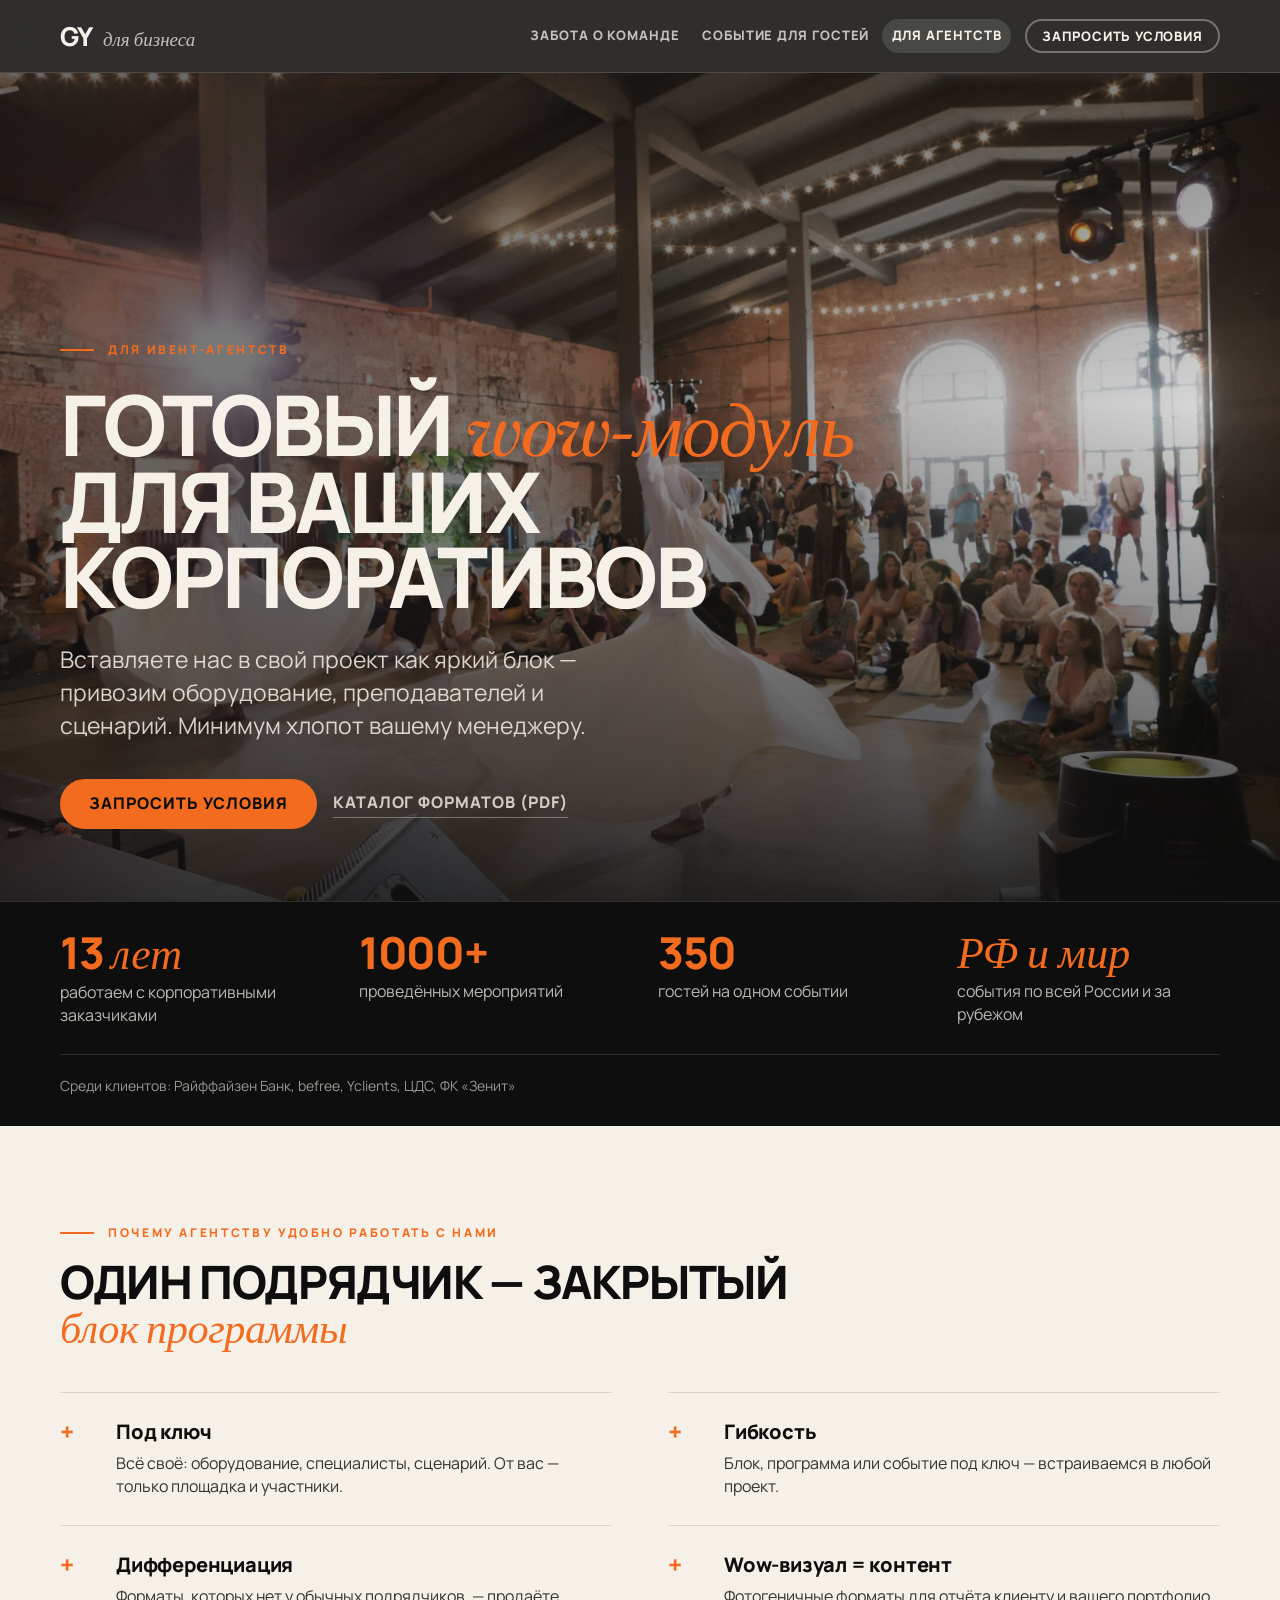
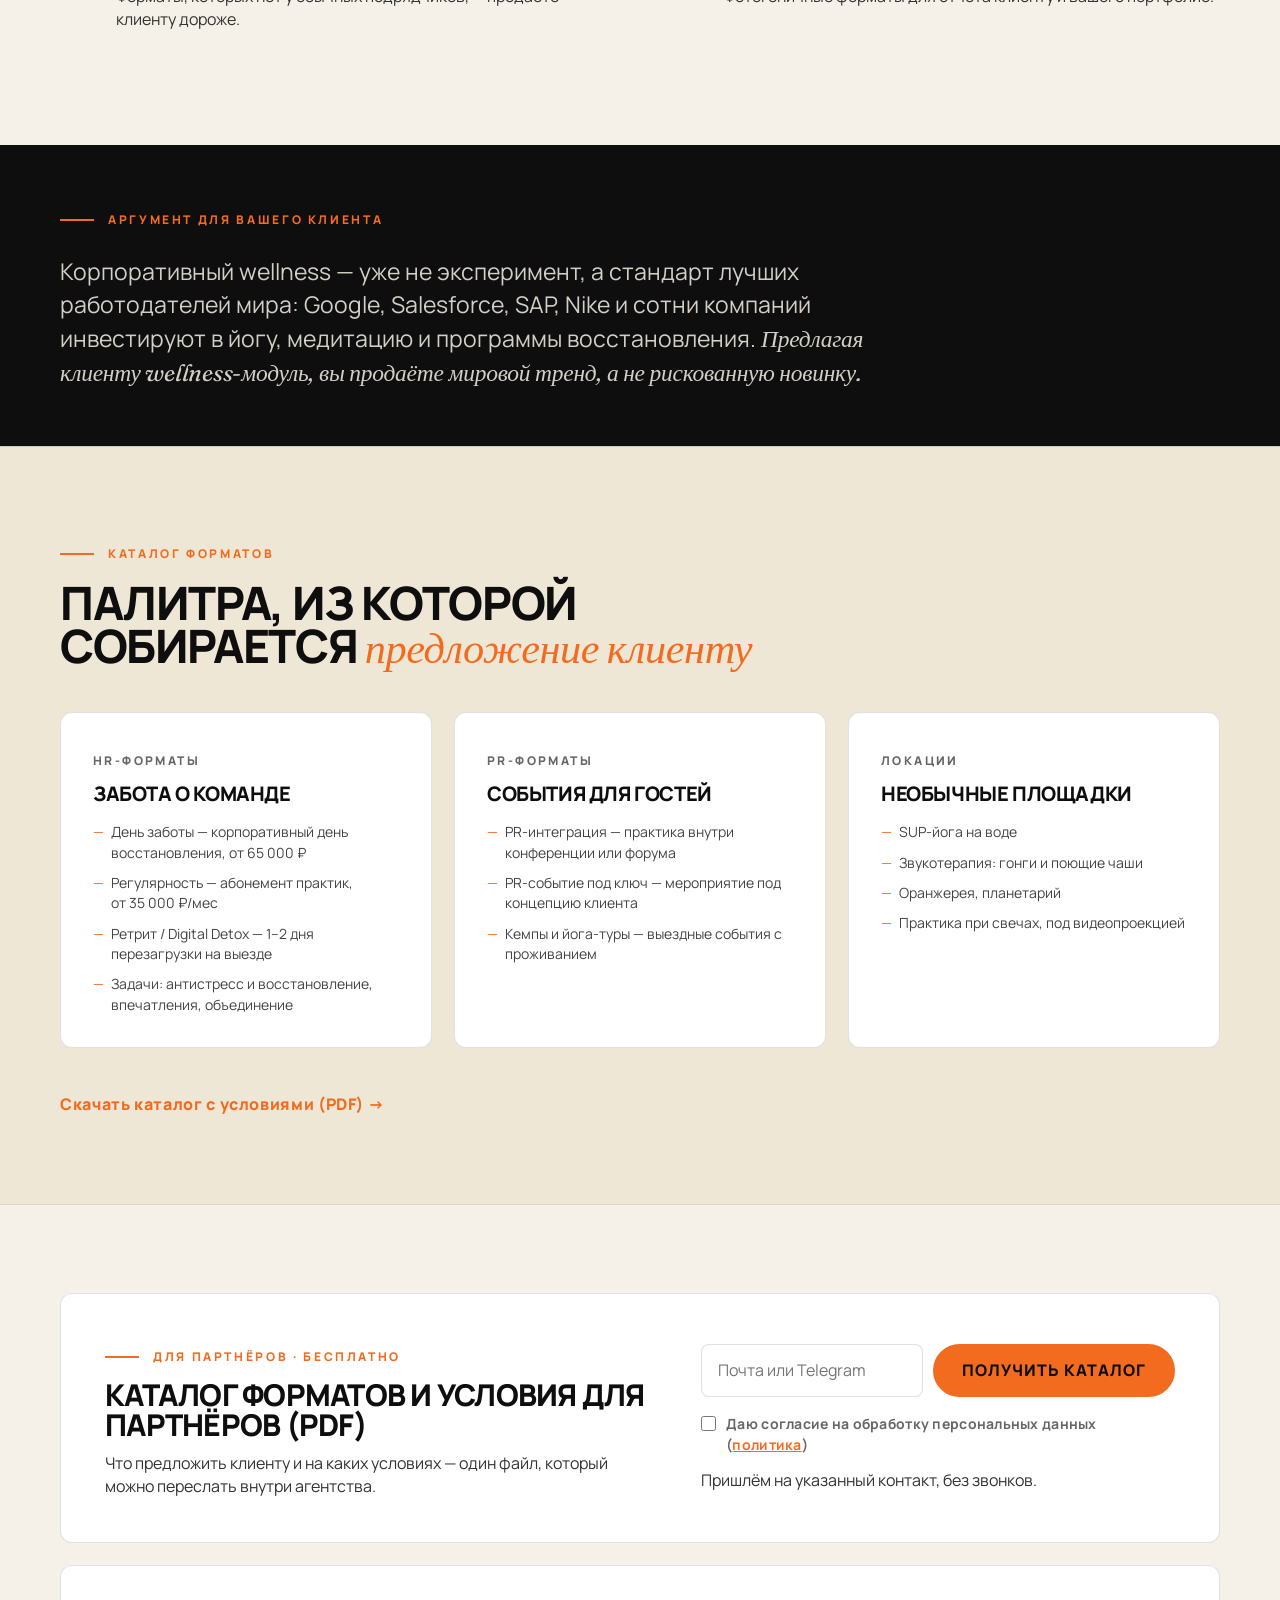
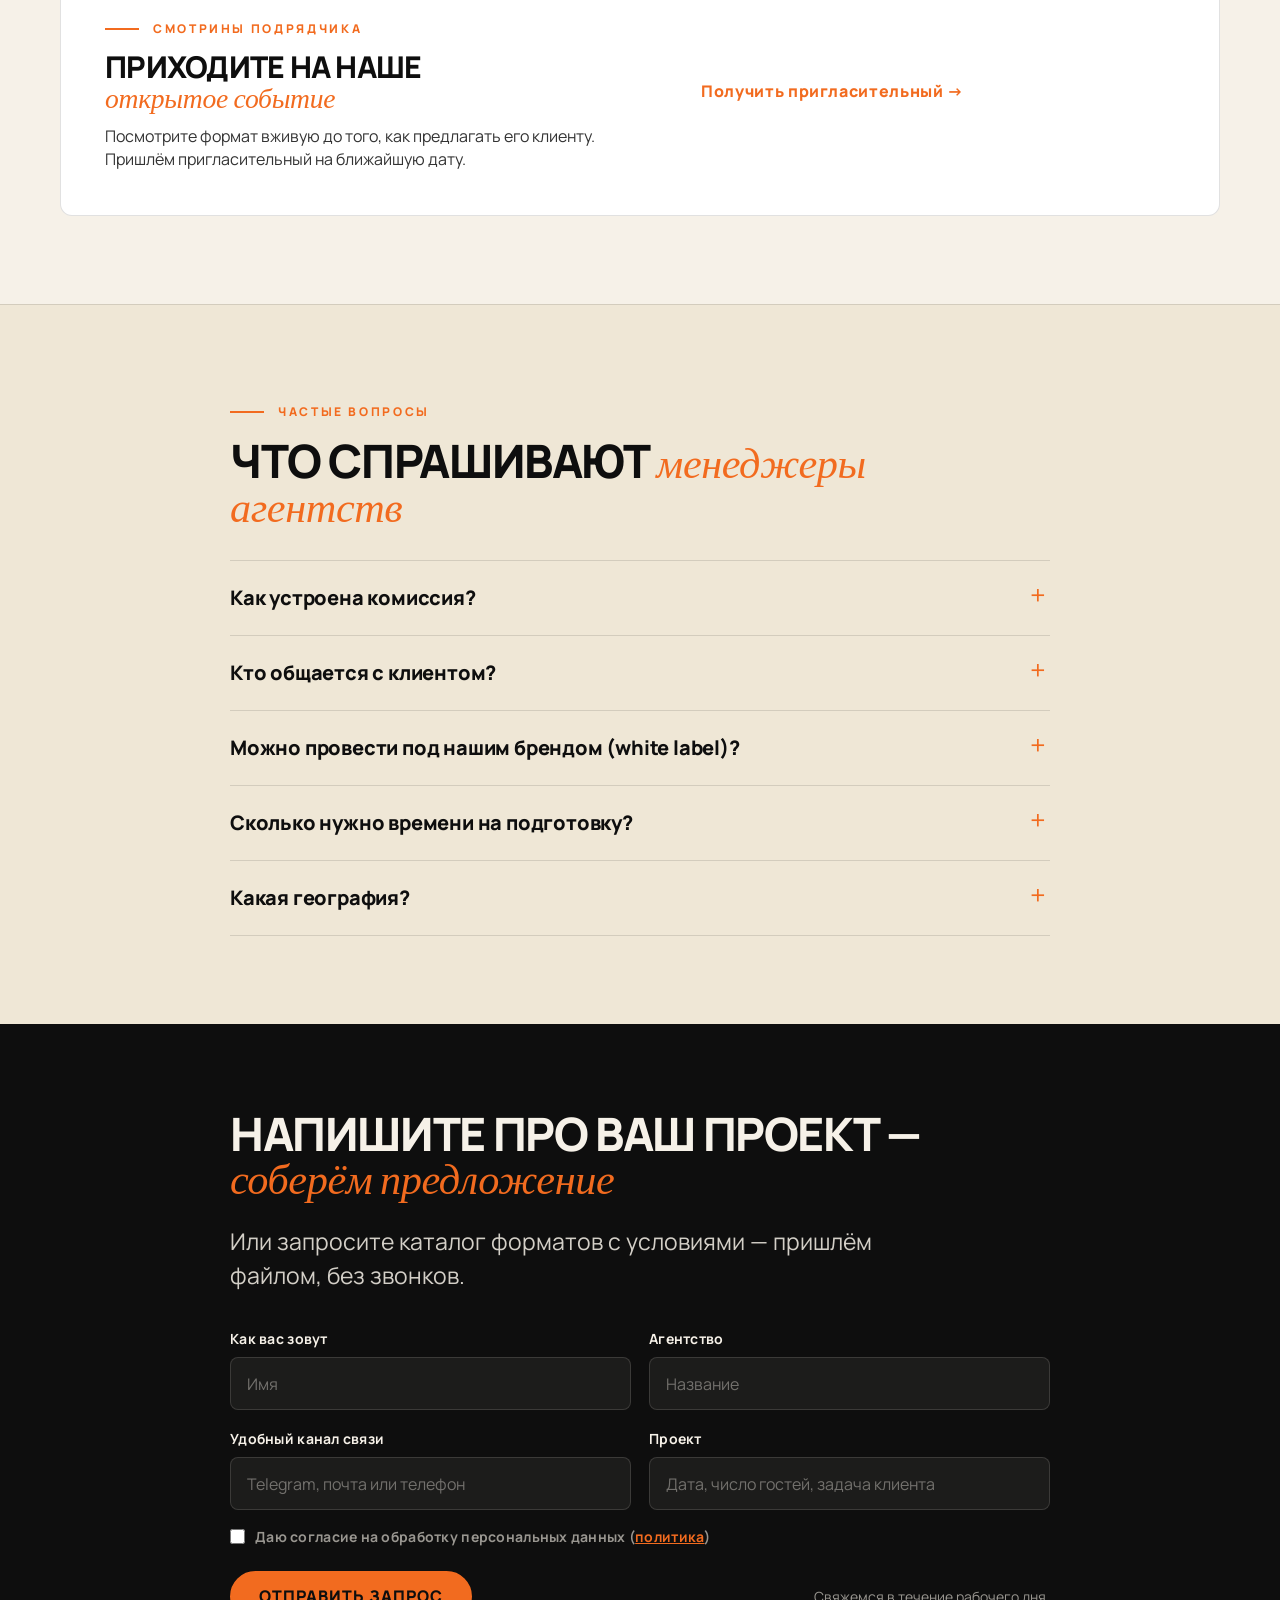
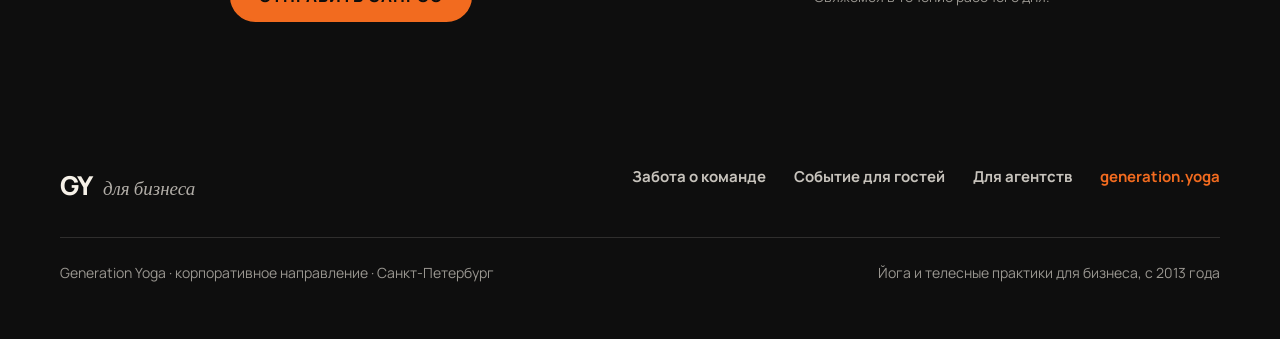
==== agency/index.html @ e6cf78c8 "Страницы разложены по папкам: адреса без .html Готовим привязку домена corporate.generation.yoga, по" ====
<!DOCTYPE html>
<html lang="ru">
<head>
  <meta charset="utf-8">
  <meta name="viewport" content="width=device-width, initial-scale=1">
  <title>Для ивент-агентств — Generation Yoga для бизнеса</title>
  <meta name="description" content="Готовый wow-модуль для корпоративов: привозим оборудование, преподавателей и сценарий. Каталог форматов и условия для агентств. Санкт-Петербург.">
  <link rel="preconnect" href="https://fonts.googleapis.com">
  <link rel="preconnect" href="https://fonts.gstatic.com" crossorigin>
  <link href="https://fonts.googleapis.com/css2?family=Fraunces:ital,opsz,wght@0,9..144,400;0,9..144,500;1,9..144,400;1,9..144,500&family=Manrope:wght@400..800&display=swap" rel="stylesheet">
  <link rel="stylesheet" href="../assets/css/site.css">
</head>
<body>
  <header class="site-header on-ink" data-hero-dark data-page="agency">
    <div class="wrap header-row">
      <a class="brand" href="../"><b>GY</b><span>для бизнеса</span></a>
      <nav class="aud-nav" aria-label="Аудитории">
        <a href="../hr/">Забота о команде</a>
        <a href="../pr/">Событие для гостей</a>
        <a href="../agency/" aria-current="page">Для агентств</a>
        <a class="btn btn--ghost header-cta" href="#zayavka" data-cta="header:agency">Запросить условия</a>
      </nav>
      <button class="burger" aria-label="Меню" aria-expanded="false">
        <svg width="18" height="12" viewBox="0 0 18 12" fill="none"><path d="M0 1h18M0 6h18M0 11h18" stroke="currentColor" stroke-width="1.5"/></svg>
      </button>
    </div>
  </header>

  <main>
    <!-- ГЕРОЙ -->
    <section class="hero ag-hero">
      <div class="hero__media">
        <img src="../assets/img/loft-performance.jpg" alt="Событие в лофте: перформанс перед залом гостей, свет и звук">
      </div>
      <div class="hero__inner wrap">
        <span class="eyebrow">Для ивент-агентств</span>
        <h1>Готовый <em class="keep">wow-модуль</em> для ваших корпоративов</h1>
        <p class="hero__sub">Вставляете нас в свой проект как яркий блок — привозим оборудование, преподавателей и сценарий. Минимум хлопот вашему менеджеру.</p>
        <div class="cta-row">
          <a class="btn" href="#zayavka" data-cta="hero:agency">Запросить условия</a>
          <a class="link-under" href="#magnit" data-cta="hero:catalog">Каталог форматов (PDF)</a>
        </div>
      </div>
    </section>

    <!-- ПОЛОСА ДОВЕРИЯ -->
    <section class="trust" aria-label="Опыт">
      <div class="wrap">
        <div class="facts">
          <div class="fact"><div class="k">13 <em>лет</em></div><div class="v">работаем с корпоративными заказчиками</div></div>
          <div class="fact"><div class="k">1000+</div><div class="v">проведённых мероприятий</div></div>
          <div class="fact"><div class="k">350</div><div class="v">гостей на одном событии</div></div>
          <div class="fact"><div class="k k--word">РФ и мир</div><div class="v">события по всей России и за рубежом</div></div>
        </div>
        <div class="clients">Среди клиентов: Райффайзен Банк, befree, Yclients, ЦДС, ФК «Зенит»</div>
      </div>
    </section>

    <!-- ПОЧЕМУ С НАМИ -->
    <section class="section">
      <div class="wrap">
        <div class="section-head is-observe reveal">
          <span class="eyebrow">Почему агентству удобно работать с нами</span>
          <h2>Один подрядчик — закрытый <em>блок программы</em></h2>
        </div>
        <div class="reasons is-observe reveal">
          <div class="reason"><div><h4>Под ключ</h4><p>Всё своё: оборудование, специалисты, сценарий. От вас — только площадка и участники.</p></div></div>
          <div class="reason"><div><h4>Гибкость</h4><p>Блок, программа или событие под ключ — встраиваемся в любой проект.</p></div></div>
          <div class="reason"><div><h4>Дифференциация</h4><p>Форматы, которых нет у обычных подрядчиков, — продаёте клиенту дороже.</p></div></div>
          <div class="reason"><div><h4>Wow-визуал = контент</h4><p>Фотогеничные форматы для отчёта клиенту и вашего портфолио.</p></div></div>
        </div>
      </div>
    </section>

    <!-- МИРОВОЙ ТРЕНД — АРГУМЕНТ ДЛЯ КЛИЕНТА -->
    <section class="section section--tight on-ink">
      <div class="wrap is-observe reveal">
        <span class="eyebrow">Аргумент для вашего клиента</span>
        <p class="lede lede--wide mt-m">Корпоративный wellness — уже не эксперимент, а стандарт лучших работодателей мира: Google, Salesforce, SAP, Nike и сотни компаний инвестируют в йогу, медитацию и программы восстановления. <em class="serif">Предлагая клиенту wellness-модуль, вы продаёте мировой тренд, а не рискованную новинку.</em></p>
      </div>
    </section>

    <!-- КАТАЛОГ -->
    <section class="section on-cream">
      <div class="wrap">
        <div class="section-head is-observe reveal">
          <span class="eyebrow">Каталог форматов</span>
          <h2>Палитра, из которой собирается <em>предложение клиенту</em></h2>
        </div>
        <div class="catalog is-observe reveal">
          <div class="cat-col">
            <span class="tag">HR-форматы</span>
            <h3>Забота о команде</h3>
            <ul>
              <li>День заботы — корпоративный день восстановления, от&nbsp;65&nbsp;000&nbsp;₽</li>
              <li>Регулярность — абонемент практик, от&nbsp;35&nbsp;000&nbsp;₽/мес</li>
              <li>Ретрит / Digital Detox — 1–2 дня перезагрузки на выезде</li>
              <li>Задачи: антистресс и восстановление, впечатления, объединение</li>
            </ul>
          </div>
          <div class="cat-col">
            <span class="tag">PR-форматы</span>
            <h3>События для гостей</h3>
            <ul>
              <li>PR-интеграция — практика внутри конференции или форума</li>
              <li>PR-событие под ключ — мероприятие под концепцию клиента</li>
              <li>Кемпы и йога-туры — выездные события с проживанием</li>
            </ul>
          </div>
          <div class="cat-col">
            <span class="tag">Локации</span>
            <h3>Необычные площадки</h3>
            <ul>
              <li>SUP-йога на воде</li>
              <li>Звукотерапия: гонги и поющие чаши</li>
              <li>Оранжерея, планетарий</li>
              <li>Практика при свечах, под видеопроекцией</li>
            </ul>
          </div>
        </div>
        <div class="cta-row mt-l is-observe reveal">
          <a class="link-arw" href="#magnit" data-cta="catalog:pdf">Скачать каталог с условиями (PDF) →</a>
        </div>
      </div>
    </section>

    <!-- УСЛОВИЯ РАБОТЫ — СКРЫТО 13.08.2026 до уточнения условий партнёрства.
         Комиссия и white label не утверждены, показывать блок нельзя.
         Вернуть: вписать условия в .terms и раскомментировать. Пока блок скрыт,
         на /agency не отправляется событие view_pricing (site.js, п.4).
         См. README → «Скрыто до уточнения». -->
    <!--
    <section class="section on-ink" data-track-view="pricing">
      <div class="wrap">
        <div class="section-head is-observe reveal">
          <span class="eyebrow">Условия работы</span>
          <h2>Как устроено <em>партнёрство</em></h2>
        </div>
        <div class="terms is-observe reveal">
          <div class="term">
            <h4>Комиссия</h4>
            <p>Обсуждаем индивидуально под объём и регулярность проектов.</p>
          </div>
          <div class="term">
            <h4>Прайс-лист</h4>
            <p>Присылаем по запросу отдельным файлом — удобно пересылать внутри агентства.</p>
          </div>
          <div class="term">
            <h4>Работа под вашим брендом</h4>
            <p>Уточните в заявке, если это принципиально для проекта.</p>
          </div>
        </div>

        <div class="steps steps--spaced is-observe reveal">
          <div class="step"><h4>Запрос</h4><p>Присылаете вводные: задача клиента, дата, площадка, бюджет.</p></div>
          <div class="step"><h4>Расчёт</h4><p>Возвращаем формат и смету — в виде, который можно показать клиенту.</p></div>
          <div class="step"><h4>Согласование</h4><p>Ваш менеджер согласует с клиентом. Общаемся так, как удобно агентству.</p></div>
          <div class="step"><h4>Проведение</h4><p>Приезжаем со всем своим и проводим. Вы получаете отчётный визуал.</p></div>
        </div>
      </div>
    </section>
    -->

    <!-- ЛИД-МАГНИТЫ -->
    <section class="section" id="magnit">
      <div class="wrap">
        <form class="leadmag is-observe reveal" data-lead="agency-magnet">
          <div>
            <span class="eyebrow">Для партнёров · бесплатно</span>
            <h3 class="mt-s">Каталог форматов и условия для партнёров (PDF)</h3>
            <p>Что предложить клиенту и на каких условиях — один файл, который можно переслать внутри агентства.</p>
          </div>
          <div class="form-fields">
            <div class="mini-form">
              <input type="text" name="contact" placeholder="Почта или Telegram" aria-label="Почта или Telegram" required>
              <button class="btn" type="submit" data-cta="magnet:agency">Получить каталог</button>
            </div>
            <label class="hp" aria-hidden="true">Не заполняйте <input type="text" name="website" tabindex="-1" autocomplete="off"></label>
            <input type="hidden" data-track="utm_source" name="utm_source">
            <input type="hidden" data-track="utm_campaign" name="utm_campaign">
            <input type="hidden" data-track="id" name="ref_id">
            <label class="consent"><input type="checkbox" name="consent" required> <span>Даю согласие на обработку персональных данных (<a href="../privacy/">политика</a>)</span></label>
            <p class="form-note mt-s">Пришлём на указанный контакт, без звонков.</p>
            <span class="form-note form-error" role="alert"></span>
          </div>
          <div class="form-ok">Запрос принят — пришлём каталог на указанный контакт. <span class="pill-note">(демо-режим прототипа)</span></div>
        </form>

        <div class="leadmag is-observe reveal" data-delay="1">
          <div>
            <span class="eyebrow">Смотрины подрядчика</span>
            <h3 class="mt-s">Приходите на наше <em>открытое событие</em></h3>
            <p>Посмотрите формат вживую до того, как предлагать его клиенту. Пришлём пригласительный на ближайшую дату.</p>
          </div>
          <div>
            <a class="link-arw" href="#zayavka" data-cta="magnet:invite">Получить пригласительный →</a>
          </div>
        </div>
      </div>
    </section>

    <!-- FAQ -->
    <section class="section on-cream">
      <div class="wrap--narrow">
        <div class="section-head section-head--tight is-observe reveal">
          <span class="eyebrow">Частые вопросы</span>
          <h2>Что спрашивают <em>менеджеры агентств</em></h2>
        </div>
        <div class="faq is-observe reveal">
          <details>
            <summary>Как устроена комиссия?</summary>
            <div class="ans">Обсуждаем индивидуально: размер зависит от объёма и регулярности проектов.</div>
          </details>
          <details>
            <summary>Кто общается с клиентом?</summary>
            <div class="ans">Гибко, как удобно агентству. Можем остаться полностью за кадром или подключиться к встрече как ваш подрядчик.</div>
          </details>
          <details>
            <summary>Можно провести под нашим брендом (white label)?</summary>
            <div class="ans">Вопрос обсуждаем индивидуально — укажите в заявке, если это принципиально для проекта.</div>
          </details>
          <details>
            <summary>Сколько нужно времени на подготовку?</summary>
            <div class="ans">Зависит от формата и площадки: блок в готовую программу собираем быстрее, событие под ключ — дольше.</div>
          </details>
          <details>
            <summary>Какая география?</summary>
            <div class="ans">База — Санкт-Петербург и область. Работаем по всей России и за рубежом — детали выезда обсуждаем в запросе.</div>
          </details>
        </div>
      </div>
    </section>

    <!-- ЗАЯВКА -->
    <section class="section on-ink" id="zayavka">
      <div class="wrap--narrow">
        <div class="form-head is-observe reveal">
          <h2>Напишите про ваш проект — <em>соберём предложение</em></h2>
          <p class="lede mt-m">Или запросите каталог форматов с условиями — пришлём файлом, без звонков.</p>
        </div>
        <form class="is-observe reveal" data-lead="agency-lead" novalidate>
          <div class="form-fields">
            <div class="form-grid">
              <div class="field">
                <label for="name">Как вас зовут</label>
                <input id="name" name="name" type="text" autocomplete="name" placeholder="Имя" required>
              </div>
              <div class="field">
                <label for="agency">Агентство</label>
                <input id="agency" name="agency" type="text" autocomplete="organization" placeholder="Название" required>
              </div>
              <div class="field">
                <label for="contact">Удобный канал связи</label>
                <input id="contact" name="contact" type="text" placeholder="Telegram, почта или телефон" required>
              </div>
              <div class="field">
                <label for="project">Проект</label>
                <input id="project" name="project" type="text" placeholder="Дата, число гостей, задача клиента">
              </div>
            </div>
            <label class="hp" aria-hidden="true">Не заполняйте <input type="text" name="website" tabindex="-1" autocomplete="off"></label>
            <input type="hidden" data-track="utm_source" name="utm_source">
            <input type="hidden" data-track="utm_campaign" name="utm_campaign">
            <input type="hidden" data-track="id" name="ref_id">
            <label class="consent"><input type="checkbox" name="consent" required> <span>Даю согласие на обработку персональных данных (<a href="../privacy/">политика</a>)</span></label>
            <div class="cta-row cta-row--split">
              <button class="btn" type="submit" data-cta="form:agency-lead">Отправить запрос</button>
              <span class="form-note">Свяжемся в течение рабочего дня.</span>
            </div>
            <span class="form-note form-error" role="alert"></span>
          </div>
          <div class="form-ok">
            <h3>Запрос отправлен</h3>
            <p class="mt-s">Спасибо! Свяжемся в течение рабочего дня и пришлём расчёт в виде, который можно показать клиенту. <span class="pill-note">(демо-режим прототипа)</span></p>
          </div>
        </form>
      </div>
    </section>
  </main>

  <footer class="site-footer">
    <div class="wrap">
      <div class="footer-top">
        <a class="brand" href="../"><b>GY</b><span>для бизнеса</span></a>
        <nav class="footer-nav" aria-label="Направления">
          <a href="../hr/">Забота о команде</a>
          <a href="../pr/">Событие для гостей</a>
          <a href="../agency/">Для агентств</a>
          <a class="is-site" href="https://generation.yoga">generation.yoga</a>
        </nav>
      </div>
      <div class="footer-bottom">
        <span>Generation Yoga · корпоративное направление · Санкт-Петербург</span>
        <span>Йога и телесные практики для бизнеса, с 2013 года</span>
      </div>
    </div>
  </footer>

  <script src="../assets/js/site.js"></script>
</body>
</html>
---- assets/css/site.css ----
/* =========================================================================
   Generation Yoga — корпоративное направление.
   Дизайн-система по «Визуальному стандарту GY».
   Приём: плотный капс Manrope 800 + курсивная строчная Fraunces на акценте.
   База сайта светлая; ink — чередующаяся секция, а не весь сайт.
   ========================================================================= */

:root {
  --ink:       #0E0E0E;   /* текст; тёмные секции; футер */
  --paper:     #F6F1E8;   /* основной фон; текст на ink */
  --cream:     #EFE7D6;   /* фон секции-чередования */
  --accent:    #F26B1F;   /* единственный горячий акцент */
  --accent-h:  #FF7D33;   /* hover заливки */
  --accent-d:  #D4560F;   /* hover ссылки */
  --muted:     #666;      /* второстепенный текст на светлом */
  --body:      #333;      /* абзацы на светлом */
  --body-card: #444;      /* абзацы в белой карточке */
  --hairline:  rgba(14,14,14,.12);
  --hairline-on-ink: rgba(246,241,232,.14);
  --on-ink:    rgba(246,241,232,.85);
  --on-ink-2:  rgba(246,241,232,.75);
  --on-ink-3:  rgba(246,241,232,.6);

  --font-ui:     "Manrope", -apple-system, BlinkMacSystemFont, "Segoe UI", sans-serif;
  --font-accent: "Fraunces", Georgia, "Times New Roman", serif;

  --wrap: 1160px;
  --gutter: clamp(20px, 5vw, 48px);
  --pad-section: clamp(56px, 8vw, 88px);
  --radius: 12px;
  --radius-s: 8px;
  --ease: cubic-bezier(.2, .7, .2, 1);

  /* Шкала: максимум каждого шага = значение из стандарта. */
  --t-h1:     clamp(2.6rem, 1.4rem + 4.8vw, 5.25rem);   /* 84px */
  --t-h2:     clamp(1.9rem, 1.25rem + 2.6vw, 2.875rem); /* 46px */
  --t-h2-lg:  clamp(2.1rem, 1.3rem + 3.2vw, 3.25rem);   /* 52px */
  --t-h3:     clamp(1.4rem, 1.1rem + 1.1vw, 1.875rem);  /* 30px */
  --t-h4:     clamp(1.1rem, 1rem + .35vw, 1.25rem);     /* 20px */
  --t-lead:   clamp(1.15rem, 1rem + .6vw, 1.4375rem);   /* 23px */
  --t-body:   clamp(1rem, .95rem + .25vw, 1.125rem);    /* 18px */
  --t-body-lg:clamp(1.05rem, .97rem + .35vw, 1.25rem);  /* 20px */
  --t-cap:    1rem;                                     /* 16px */
  --t-small:  .875rem;                                  /* 14px */
  --t-eyebrow:.75rem;                                   /* 12px */
  --t-num:    clamp(2rem, 1.35rem + 2.6vw, 2.75rem);    /* 44px */
}

/* --- reset ------------------------------------------------------------- */
* { margin: 0; padding: 0; box-sizing: border-box; }
html { scroll-behavior: smooth; -webkit-text-size-adjust: 100%; }
body {
  font-family: var(--font-ui);
  font-size: var(--t-body);
  line-height: 1.5;
  color: var(--ink);
  background: var(--paper);
  font-weight: 400;
  -webkit-font-smoothing: antialiased;
  text-rendering: optimizeLegibility;
  overflow-x: hidden;
}
img { display: block; max-width: 100%; height: auto; }
button { font: inherit; color: inherit; cursor: pointer; border: none; background: none; }
:focus-visible { outline: 2px solid var(--accent); outline-offset: 3px; border-radius: 2px; }

/* Ссылки заданы явно — браузерных синих и подчёркнутых на сайте нет. */
a { color: var(--accent); text-decoration: none; transition: all .15s ease; }
a:hover { color: var(--accent-d); }

/* --- типографика -------------------------------------------------------- */
/* Display — Manrope 800 капсом. Заголовок целиком в Fraunces — ошибка. */
h1, h2, h3, h4 {
  font-family: var(--font-ui);
  font-weight: 800;
  text-transform: uppercase;
  letter-spacing: -0.03em;
  line-height: .92;
  text-wrap: pretty;
}
h1 { font-size: var(--t-h1); line-height: .9; letter-spacing: -0.035em; }
h2 { font-size: var(--t-h2); line-height: .95; }
h2.h2--lg { font-size: var(--t-h2-lg); line-height: .94; }
h3 { font-size: var(--t-h3); line-height: 1; letter-spacing: -0.025em; }
h4 { font-size: var(--t-h4); line-height: 1.25; letter-spacing: -0.01em; text-transform: none; }

/* Акцент — Fraunces italic строчными, одно-два слова на заголовок. */
em, .serif {
  font-family: var(--font-accent);
  font-style: italic;
  font-weight: 400;
  letter-spacing: -0.01em;
}
h1 em, h2 em, h3 em, h1 .serif, h2 .serif, h3 .serif {
  text-transform: none;
  color: var(--accent);
  font-size: .92em;
}
/* В абзаце курсив — тем же цветом, что и текст: оранжевый там спорит с кнопкой. */
p em, p .serif, li em { color: inherit; font-size: 1.02em; }
/* Точечные исключения. Селектор с `p` — чтобы перебить правило выше по специфичности. */
p .serif--ink { color: var(--ink); }
p .serif--accent { color: var(--accent); }

.eyebrow {
  display: inline-flex; align-items: center; gap: 14px;
  font-family: var(--font-ui); font-weight: 800;
  font-size: var(--t-eyebrow); letter-spacing: 0.22em; text-transform: uppercase;
  color: var(--accent);
}
.eyebrow::before { content: ""; width: 34px; height: 2px; background: var(--accent); flex-shrink: 0; }
.eyebrow--plain::before { display: none; }
.eyebrow--muted { color: var(--muted); }
.eyebrow--muted::before { display: none; }

.lede { font-size: var(--t-lead); line-height: 1.45; max-width: 46ch; }
.measure { max-width: 62ch; }
.fine, .form-note, .pill-note, .src { font-size: var(--t-small); color: var(--muted); line-height: 1.45; }
.on-ink .fine, .on-ink .form-note, .on-ink .pill-note, .on-ink .src { color: var(--on-ink-3); }

/* --- сетка -------------------------------------------------------------- */
.wrap { width: min(100% - var(--gutter) * 2, var(--wrap)); margin-inline: auto; }
.wrap--narrow { width: min(100% - var(--gutter) * 2, 820px); margin-inline: auto; }
.section { padding-block: var(--pad-section); position: relative; }
.section--tight { padding-block: clamp(36px, 5vw, 56px); }

/* Между секциями — либо смена фона, либо hairline. Не оба сразу. */
.on-ink { background: var(--ink); color: var(--paper); }
.on-cream { background: var(--cream); border-top: 1px solid var(--hairline); }
.on-ink + .on-ink { border-top: 1px solid var(--hairline-on-ink); }
.on-ink p, .on-ink li { color: var(--on-ink); }
.on-cream + .section:not(.on-ink):not(.on-cream) { border-top: 1px solid var(--hairline); }

.split { display: grid; grid-template-columns: 1.15fr 1fr; gap: clamp(32px, 5vw, 64px); align-items: start; }
.section-head { max-width: 760px; margin-bottom: clamp(32px, 4vw, 44px); }
.section-head h2 { margin-top: 18px; }
.section-head p { margin-top: 22px; color: var(--body); max-width: 62ch; }
.on-ink .section-head p { color: var(--on-ink); }

.mt-s { margin-top: 14px; } .mt-m { margin-top: 26px; } .mt-l { margin-top: 44px; }
.cta-row { display: flex; gap: 16px; flex-wrap: wrap; align-items: center; }
/* Футер формы: кнопка слева, «свяжемся в течение дня» справа. */
.cta-row--split { margin-top: 24px; justify-content: space-between; }

/* Разделитель внутри колонки текста (не имитирует границу секции). */
.rule { height: 2px; background: var(--accent); width: 100%; }
.rule--hair { height: 1px; background: var(--hairline); }
.on-ink .rule--hair { background: var(--hairline-on-ink); }

/* --- кнопки и ссылки-действия ------------------------------------------- */
.btn {
  display: inline-flex; align-items: center; gap: .55em;
  font-family: var(--font-ui); font-weight: 800;
  font-size: var(--t-cap); letter-spacing: .06em; text-transform: uppercase;
  line-height: 1.1; text-align: center;
  padding: .9em 1.7em; border-radius: 999px;
  border: 2px solid var(--accent); background: var(--accent); color: var(--ink);
  transition: all .15s ease;
}
.btn:hover { background: var(--accent-h); border-color: var(--accent-h); color: var(--ink); }
.btn--ghost { background: transparent; border-color: var(--ink); color: var(--ink); }
.btn--ghost:hover { background: var(--ink); border-color: var(--ink); color: var(--paper); }
.on-ink .btn--ghost, .hero .btn--ghost, .site-header.on-ink .btn--ghost {
  border-color: rgba(246,241,232,.35); color: var(--paper); background: transparent;
}
.on-ink .btn--ghost:hover, .hero .btn--ghost:hover, .site-header.on-ink .btn--ghost:hover {
  background: var(--paper); border-color: var(--paper); color: var(--ink);
}

/* Второстепенное действие в герое — текст с нижней границей, не вторая кнопка. */
.link-under {
  display: inline-flex; align-items: center; gap: .5em;
  font-weight: 800; font-size: var(--t-cap); letter-spacing: .06em; text-transform: uppercase;
  color: rgba(246,241,232,.8); border-bottom: 1px solid rgba(246,241,232,.35);
  padding-bottom: 3px; transition: all .15s ease;
}
.link-under:hover { color: var(--paper); border-color: var(--paper); }
.link-under--ink { color: var(--ink); border-color: var(--hairline); }
.link-under--ink:hover { color: var(--accent); border-color: var(--accent); }

/* Ссылка-действие в карточке и в тексте. */
.link-arw {
  display: inline-flex; align-items: center; gap: .45em;
  font-family: var(--font-ui); font-weight: 800;
  font-size: var(--t-cap); letter-spacing: .04em; color: var(--accent);
}
.link-arw:hover { color: var(--accent-d); }
.link-quiet {
  font-size: var(--t-eyebrow); font-weight: 700; letter-spacing: .18em; text-transform: uppercase;
  color: var(--muted);
}
.on-ink .link-quiet, .hero .link-quiet { color: var(--on-ink-3); }
.link-quiet:hover { color: var(--accent); }

/* --- шапка -------------------------------------------------------------- */
.site-header {
  position: sticky; top: 0; z-index: 60;
  background: color-mix(in srgb, var(--paper) 88%, transparent);
  backdrop-filter: blur(14px);
  border-bottom: 1px solid var(--hairline);
}
.site-header.on-ink { background: color-mix(in srgb, var(--ink) 86%, transparent); border-color: var(--hairline-on-ink); }
.header-row { display: flex; align-items: center; justify-content: space-between; gap: 20px; min-height: 72px; }

.brand { display: inline-flex; align-items: baseline; gap: 10px; color: inherit; }
.brand:hover { color: inherit; }
.brand b { font-family: var(--font-ui); font-weight: 800; font-size: 26px; letter-spacing: -0.02em; }
.brand span { font-family: var(--font-accent); font-style: italic; font-size: 19px; color: var(--muted); }
.on-ink .brand span { color: var(--on-ink-2); }

.aud-nav { display: flex; align-items: center; gap: 4px; }
/* :not(.btn) — иначе правила навигации перебивают кнопку по специфичности. */
.aud-nav a:not(.btn) {
  font-weight: 800; font-size: .8125rem; letter-spacing: .07em; text-transform: uppercase;
  padding: .55em .7em; border-radius: 999px; white-space: nowrap;
  color: var(--muted); transition: all .15s ease;
}
.aud-nav a:not(.btn):hover { color: var(--ink); }
.on-ink .aud-nav a:not(.btn) { color: var(--on-ink-2); }
.on-ink .aud-nav a:not(.btn):hover { color: var(--paper); }
.aud-nav a:not(.btn)[aria-current="page"] { color: var(--ink); background: var(--cream); }
.on-ink .aud-nav a:not(.btn)[aria-current="page"] { color: var(--paper); background: rgba(246,241,232,.12); }
.aud-nav .btn { margin-left: 10px; padding: .62em 1.2em; font-size: .8125rem; }
.header-cta { display: inline-flex; }
.burger { display: none; }

@media (max-width: 1120px) {
  .aud-nav a:not(.btn) { font-size: .75rem; letter-spacing: .05em; padding: .55em .5em; }
  .aud-nav .btn { font-size: .75rem; padding: .6em 1em; }
}

/* --- герой -------------------------------------------------------------- */
/* Фото на всю площадь + защитный градиент к низу. Контент прижат к низу. */
.hero {
  position: relative; min-height: 92vh; overflow: hidden;
  display: flex; flex-direction: column;
  background: var(--ink); color: var(--paper);
}
.hero__media { position: absolute; inset: 0; z-index: 0; }
.hero__media img { width: 100%; height: 100%; object-fit: cover; }
/* один радиальный подтон под текстом… */
.hero__media::before {
  content: ""; position: absolute; inset: 0; z-index: 1;
  background: radial-gradient(130% 90% at 18% 42%, rgba(14,14,14,.55), transparent 68%);
}
/* …и защитный градиент, привязанный к низу: верх кадра остаётся читаемым. */
.hero__media::after {
  content: ""; position: absolute; inset: 0; z-index: 2;
  background: linear-gradient(180deg, rgba(14,14,14,.55) 0%, rgba(14,14,14,.1) 40%, rgba(14,14,14,.85) 100%);
}
/* Кадр главной — вертикальный, в широком герое от него остаётся полоса.
   При центре в кадр попадали вода и небо, а практика срезалась нижней
   кромкой. 70% поднимают кадр: люди целиком, вода — узкой полосой сверху. */
.hero--home .hero__media img { object-position: center 70%; }
.hero__top { position: relative; z-index: 3; padding-block: 30px; }
.hero__top .header-row { min-height: 0; }
.hero__inner {
  position: relative; z-index: 3; flex: 1;
  display: flex; flex-direction: column; justify-content: flex-end;
  gap: 28px; padding-bottom: clamp(48px, 8vh, 84px); padding-top: clamp(40px, 8vh, 80px);
}
.hero h1 { max-width: 16ch; }
.hero__sub { font-size: var(--t-lead); line-height: 1.45; max-width: 560px; color: var(--on-ink); }
.hero .cta-row { margin-top: 8px; }
.hero .eyebrow { color: var(--accent); }
.hero .brand { color: var(--paper); }
.hero .brand span { color: var(--on-ink-2); }

/* Первый экран = герой + полоса доверия ровно в высоту окна. Полоса берёт
   свою высоту, герой забирает остаток — поэтому цифры никогда не обрубает
   нижней кромкой (при 92vh в экран влезала половина строки доверия, а
   обрубленная цифра читается как поломка). Магических чисел нет: сколько
   строк ни перенесётся в подписях, расчёт остаётся верным.
   Обёртка нужна только на главной: там шапка живёт внутри героя, поэтому
   первый экран равен окну. На остальных страницах липкая шапка съедает верх,
   и полоса доверия и так уходит целиком под сгиб — резать нечего. */
@media (min-width: 901px) {
  .first-screen { min-height: 100vh; display: flex; flex-direction: column; }
  .first-screen .hero { flex: 1 1 auto; min-height: 560px; }
}

/* --- полоса доверия ----------------------------------------------------- */
/* Цифры и подписи никогда не лежат поверх фото — только на ровном ink. */
.trust { background: var(--ink); color: var(--paper); border-top: 1px solid var(--hairline-on-ink); }
/* 30px вместо предписанных стандартом 44: полоса стоит впритык к герою и
   каждый её лишний пиксель съедает кадр. Цифры от этого не теряют вес —
   их держит кегль, а не воздух вокруг. */
.trust .wrap { padding-block: 30px; }
.facts { display: grid; grid-template-columns: repeat(4, 1fr); gap: 36px; }
.fact .k {
  font-family: var(--font-ui); font-weight: 800; font-size: var(--t-num);
  line-height: .92; letter-spacing: -0.03em; color: var(--accent);
}
/* Одно нечисловое значение в ряду — курсивом Fraunces. */
.fact .k--word, .fact .k em { font-family: var(--font-accent); font-style: italic; font-weight: 400; letter-spacing: 0; }
.fact .v { margin-top: 8px; font-size: var(--t-cap); line-height: 1.4; color: var(--on-ink-2); }
.section:not(.on-ink) .fact .v { color: var(--muted); }
.trust .clients { margin-top: 28px; padding-top: 20px; border-top: 1px solid var(--hairline-on-ink); font-size: var(--t-small); color: var(--on-ink-3); }

/* --- крупные цифры в тексте --------------------------------------------- */
.stat-row { display: grid; grid-template-columns: 1fr 1fr; gap: clamp(28px, 5vw, 64px); align-items: start; }
.stat .num {
  font-family: var(--font-ui); font-weight: 800;
  font-size: clamp(2.4rem, 1.6rem + 3vw, 3.6rem); line-height: .92; letter-spacing: -0.03em;
}
.stat .num em { font-family: var(--font-ui); font-style: normal; font-weight: 800; font-size: 1em; color: var(--accent); letter-spacing: -0.03em; }
.stat .cap { margin-top: .7em; font-size: var(--t-cap); line-height: 1.45; max-width: 34ch; }
.stat .src { display: block; margin-top: .6em; }

/* --- карточки ----------------------------------------------------------- */
.cards { display: grid; gap: 22px; }
.cards--2 { grid-template-columns: repeat(2, 1fr); }
.cards--3 { grid-template-columns: repeat(3, 1fr); }
.card {
  display: flex; flex-direction: column;
  background: #fff; color: var(--ink);
  border: 1px solid var(--hairline); border-radius: var(--radius);
  overflow: hidden; min-height: 260px;
  box-shadow: 0 1px 4px rgba(14,14,14,.08);
  transition: all .15s ease;
}
a.card:hover, .card:hover { border-color: var(--accent); box-shadow: 0 10px 30px rgba(14,14,14,.1); color: var(--ink); }
/* 240px вместо 170: на узкой шапке кадр резался в полоску, люди в кадре
   теряли головы или ноги. 240 при ширине колонки ~340 — это почти 3:2,
   то есть родная пропорция съёмки, и кроп почти не работает. */
.card__photo { height: 240px; flex-shrink: 0; overflow: hidden; }
.card__photo img { width: 100%; height: 100%; object-fit: cover; object-position: center 55%; }
/* Скоуп обязателен: общий center 55% режет голову на вертикальных кадрах.
   Модификатор вешаем на figure — видно прямо в разметке, какой карточке правили кадр. */
.card__photo--anchor-top img { object-position: center 42%; }
.card__body { display: flex; flex-direction: column; gap: 14px; padding: 28px 32px 32px; flex: 1; }
.tag { font-size: var(--t-eyebrow); font-weight: 800; letter-spacing: .2em; text-transform: uppercase; color: var(--muted); }
.on-ink .tag { color: var(--on-ink-3); }
.card p { font-size: var(--t-body); line-height: 1.45; color: var(--body-card); }
.card .price { font-family: var(--font-ui); font-weight: 800; font-size: var(--t-h4); letter-spacing: -0.02em; color: var(--ink); }
.card .price small { font-weight: 500; color: var(--muted); font-size: .7em; letter-spacing: 0; }
/* Ссылка-действие прижата к низу карточки. */
.card .link-arw, .card__act { margin-top: auto; padding-top: 20px; align-self: flex-start; }

/* --- причины / шаги ------------------------------------------------------ */
.reasons { display: grid; grid-template-columns: repeat(2, 1fr); gap: 0 clamp(32px, 5vw, 56px); }
.reason { padding: 26px 0; border-top: 1px solid var(--hairline); display: flex; gap: 20px; }
.on-ink .reason { border-top-color: var(--hairline-on-ink); }
/* Маркер, а не нумерация: список причин не последовательный, и 01–04 читались
   как шаги процесса. Ширина колонки прежняя: 1.44em × 1.25 кегля = те же 1.8em. */
.reason::before {
  content: "+"; font-family: var(--font-ui); font-weight: 800;
  font-size: calc(var(--t-h4) * 1.25); line-height: 1;
  color: var(--accent); flex: none; width: 1.44em;
}
.reason h4 { margin-bottom: 8px; }
.reason p { font-size: var(--t-cap); line-height: 1.45; color: var(--body); }
.on-ink .reason p { color: var(--on-ink); }
/* Список причин в узкой колонке — в один столбец. */
.reasons--stack { grid-template-columns: 1fr; margin-top: 28px; }

.steps { counter-reset: step; display: grid; grid-template-columns: repeat(4, 1fr); gap: 24px; }
.step { position: relative; padding-top: 34px; }
.step::before {
  counter-increment: step; content: "0" counter(step);
  position: absolute; top: 0; left: 0;
  font-family: var(--font-ui); font-weight: 800; font-size: var(--t-h4);
  letter-spacing: -0.02em; color: var(--accent);
}
.step h4 { margin-bottom: 8px; }
.step p { font-size: var(--t-small); line-height: 1.45; color: var(--body); }
.on-ink .step p { color: var(--on-ink); }
/* Шаги под другим блоком той же секции — с увеличенным отступом сверху. */
.steps--spaced { margin-top: clamp(44px, 6vw, 72px); }

/* --- кейсы --------------------------------------------------------------- */
.cases { display: grid; grid-template-columns: repeat(3, 1fr); gap: clamp(22px, 3vw, 40px); margin-top: clamp(36px, 5vw, 56px); }
.cases--2 { grid-template-columns: repeat(2, 1fr); }
.case { border-top: 2px solid var(--accent); padding-top: 16px; }
/* Имена компаний не капсим: befree и Yclients пишутся своим регистром. */
.case .who { font-family: var(--font-ui); font-weight: 800; font-size: var(--t-h4); letter-spacing: -0.02em; }
.case .what { display: block; margin-top: 8px; font-size: var(--t-small); font-weight: 700; }
.case p { margin-top: 10px; font-size: var(--t-small); line-height: 1.5; color: var(--body); }
.on-ink .case p { color: var(--on-ink-2); }

/* --- полоса-призыв внутри секции ---------------------------------------- */
.concept-cta {
  display: flex; align-items: center; justify-content: space-between; gap: 20px 32px; flex-wrap: wrap;
  margin-top: clamp(36px, 5vw, 56px);
  padding: clamp(24px, 3vw, 32px) clamp(24px, 3vw, 36px);
  background: #fff; border: 1px solid var(--hairline); border-left: 3px solid var(--accent);
  border-radius: var(--radius);
}
.concept-cta span { font-size: var(--t-body-lg); line-height: 1.45; max-width: 62ch; }
.concept-cta b { font-weight: 800; }

/* --- фото внутри страницы ------------------------------------------------ */
.figure { position: relative; border-radius: var(--radius); overflow: hidden; margin: 0; }
.figure img { width: 100%; height: 100%; object-fit: cover; }
.figure::after {
  content: ""; position: absolute; inset: 0; z-index: 1;
  background: linear-gradient(180deg, rgba(14,14,14,0) 55%, rgba(14,14,14,.8) 100%);
}
.figure figcaption {
  position: absolute; left: 22px; bottom: 18px; z-index: 2;
  font-size: var(--t-eyebrow); font-weight: 800; letter-spacing: .18em; text-transform: uppercase;
  color: var(--paper);
}
.figure--tall { height: 260px; }

/* Колонка с заголовком и фото добирает высоту соседней текстовой колонки:
   фото тянется до её нижней кромки, и блок заканчивается одной линией.
   margin-top задан здесь, а не утилитой в разметке, — иначе воздух над фото
   пришлось бы держать в двух местах. */
.split--fill .figure--tall { margin-top: 52px; }
@media (min-width: 901px) {
  .split--fill { align-items: stretch; }
  .split--fill > div { display: flex; flex-direction: column; }
  /* min-height ниже обычных 260: иначе высоту ряда задаёт фото, и левая
     колонка снова уезжает ниже правой. Пусть ряд задаёт текст, а фото
     добирает ровно остаток. */
  .split--fill .figure--tall { height: auto; min-height: 180px; flex: 1 1 auto; }
  /* Текст справа распределяется на всю высоту ряда — тогда обе колонки
     заканчиваются одной линией, а фото не приходится ужимать в полоску. */
  .split--fill > div:last-child { justify-content: space-between; }
}

/* Галерея кадров: ровная плитка 4:3, фото говорят сами — без подписей и рамок.
   Живёт на главной, но компонент общий: можно поставить на любую страницу.
   Ховера нет намеренно: плитки некликабельны, а стандарт запрещает масштаб
   и сдвиг на наведении (§10) — двигаться тут было бы нечему и незачем. */
.gallery { display: grid; grid-template-columns: repeat(4, 1fr); gap: 22px; }
.gallery figure { margin: 0; border-radius: var(--radius); overflow: hidden; background: var(--cream); }
.gallery img { display: block; width: 100%; aspect-ratio: 4 / 3; object-fit: cover; }
@media (max-width: 900px) { .gallery { grid-template-columns: repeat(3, 1fr); } }
@media (max-width: 600px) { .gallery { grid-template-columns: repeat(2, 1fr); } }

/* --- лид-магнит ---------------------------------------------------------- */
.leadmag {
  display: grid; grid-template-columns: 1.15fr 1fr; gap: clamp(28px, 4vw, 52px); align-items: center;
  background: #fff; border: 1px solid var(--hairline); border-radius: var(--radius);
  padding: clamp(28px, 4vw, 44px);
}
.leadmag h3 { margin-top: 14px; margin-bottom: 12px; }
.leadmag p { color: var(--body); font-size: var(--t-cap); line-height: 1.45; }
.leadmag .mini-form { display: flex; gap: 10px; flex-wrap: wrap; }
.leadmag input { flex: 1 1 200px; }
.leadmag--stack { grid-template-columns: 1fr; }
.leadmag + .leadmag { margin-top: 22px; }

/* --- формы --------------------------------------------------------------- */
.field { display: flex; flex-direction: column; gap: 8px; }
label { font-size: var(--t-small); font-weight: 700; letter-spacing: .02em; }
input, select, textarea {
  font: inherit; font-size: var(--t-cap);
  padding: .85em 1em; border-radius: var(--radius-s);
  border: 1.5px solid var(--hairline); background: #fff; color: var(--ink);
  width: 100%; transition: border-color .15s ease;
}
.on-ink input, .on-ink select, .on-ink textarea {
  background: rgba(246,241,232,.06); border-color: var(--hairline-on-ink); color: var(--paper);
}
.on-ink input::placeholder { color: rgba(246,241,232,.4); }
input:focus, select:focus, textarea:focus { border-color: var(--accent); outline: none; }
.form-grid { display: grid; grid-template-columns: 1fr 1fr; gap: 18px; }
.form-grid .full { grid-column: 1 / -1; }
/* согласие на обработку ПД — обязательный элемент форм (152-ФЗ) */
.consent { display: flex; gap: 10px; align-items: flex-start; font-size: var(--t-small); color: var(--muted); margin-top: 16px; cursor: pointer; max-width: 54ch; }
.consent input { width: 15px; height: 15px; padding: 0; margin-top: 3px; accent-color: var(--accent); flex: none; }
.consent a { text-decoration: underline; }
.on-ink .consent { color: var(--on-ink-3); }
.form-ok { display: none; padding: 24px; border: 1px solid var(--accent); border-radius: var(--radius); background: rgba(242,107,31,.08); }
.form-ok.show { display: block; }
.form-error { color: #C2410C; }
.form-error:empty { display: none; }
/* Ловушка для ботов: поле видит только автозаполнялка, человек — нет.
   Не display:none — часть ботов такие поля как раз пропускает. */
.hp { position: absolute; left: -9999px; width: 1px; height: 1px; overflow: hidden; }

/* --- модальное окно ------------------------------------------------------ */
/* Нативный <dialog>: Esc, фокус и подложка — работой браузера, а не нашей. */
/* margin: auto возвращаем руками — глобальный reset обнулил margin всему,
   а центрирование <dialog> в браузере держится именно на нём. */
.modal {
  width: min(560px, calc(100vw - 32px)); max-height: calc(100dvh - 32px); overflow: auto;
  margin: auto; padding: 0;
  border: 1px solid var(--hairline); border-radius: var(--radius);
  background: var(--paper); color: var(--ink);
}
.modal::backdrop { background: rgba(14,14,14,.6); }
/* position — на теле, а не на самом dialog: у dialog своя раскладка в
   верхнем слое, и position:relative на нём ломает центрирование. */
.modal__body { position: relative; padding: clamp(24px, 4vw, 40px); }
.modal__close {
  position: absolute; top: 14px; right: 14px; width: 38px; height: 38px;
  display: inline-flex; align-items: center; justify-content: center;
  border: 1px solid var(--hairline); border-radius: 999px; background: #fff; color: var(--ink);
  font-size: 18px; line-height: 1; cursor: pointer; transition: all .15s ease;
}
.modal__close:hover { border-color: var(--accent); color: var(--accent); }
.modal h3 { font-size: var(--t-h3); }
.modal .form-grid { gap: 14px; }
.modal .field { margin-top: 14px; }
.modal .btn { width: 100%; justify-content: center; margin-top: 20px; }
.modal .form-note { display: block; margin-top: 12px; }
@media (max-width: 620px) { .modal .form-grid { grid-template-columns: 1fr; } }

/* --- FAQ ----------------------------------------------------------------- */
.faq { border-top: 1px solid var(--hairline); }
.faq details { border-bottom: 1px solid var(--hairline); }
.faq summary {
  list-style: none; cursor: pointer; padding: 24px 44px 24px 0; position: relative;
  font-family: var(--font-ui); font-weight: 800; font-size: var(--t-h4);
  letter-spacing: -0.01em; line-height: 1.3; transition: color .15s ease;
}
.faq summary::-webkit-details-marker { display: none; }
.faq summary:hover { color: var(--accent); }
.faq summary::after {
  content: "+"; position: absolute; right: 4px; top: 20px;
  font-weight: 400; font-size: 1.7rem; line-height: 1; color: var(--accent);
  transition: transform .15s ease;
}
.faq details[open] summary::after { transform: rotate(45deg); }
.faq .ans { padding: 0 44px 26px 0; color: var(--body); max-width: 70ch; font-size: var(--t-cap); line-height: 1.5; }

/* --- лента дедлайна ------------------------------------------------------ */
.deadline {
  display: inline-flex; align-items: center; gap: .7em;
  font-size: var(--t-small); font-weight: 700; letter-spacing: .02em; text-align: left;
  color: var(--ink); background: rgba(242,107,31,.16);
  padding: .7em 1.2em; border-radius: 999px;
}
.on-ink .deadline { color: var(--paper); background: rgba(242,107,31,.18); }
.deadline .dot { width: 7px; height: 7px; border-radius: 50%; background: var(--accent); flex: none; }

/* --- футер --------------------------------------------------------------- */
.site-footer { background: var(--ink); color: var(--on-ink-3); padding-block: clamp(40px, 6vw, 56px); }
.site-footer .brand { color: var(--paper); }
.site-footer .brand span { color: rgba(246,241,232,.7); }
.footer-top { display: flex; justify-content: space-between; gap: 40px; flex-wrap: wrap; align-items: flex-start; }
.footer-nav { display: flex; gap: 28px; flex-wrap: wrap; }
.footer-nav a { color: rgba(246,241,232,.8); font-size: .9375rem; font-weight: 700; }
.footer-nav a:hover { color: var(--accent); }
.footer-nav a.is-site { color: var(--accent); }
.footer-nav a.is-site:hover { color: var(--accent-h); }
.footer-bottom {
  margin-top: 32px; padding-top: 24px; border-top: 1px solid var(--hairline-on-ink);
  display: flex; justify-content: space-between; gap: 16px; flex-wrap: wrap;
  font-size: var(--t-small); line-height: 1.5;
}
.footer-bottom a { color: rgba(246,241,232,.8); }
.footer-bottom a:hover { color: var(--accent); }
/* Служебная страница: футер без верхней линии и отступа — над ним ничего нет. */
.footer-bottom--bare { margin-top: 0; padding-top: 0; border-top: none; }

/* --- заглушки прототипа -------------------------------------------------- */
/* .tbd — значение, которое команда ещё не утвердила. Намеренно заметно. */
.tbd {
  display: inline-block; font-family: var(--font-ui); font-weight: 700;
  font-size: .86em; letter-spacing: .02em;
  color: var(--accent-d); background: rgba(242,107,31,.1);
  border: 1px dashed var(--accent); border-radius: 3px;
  padding: .1em .5em;
}
.on-ink .tbd { color: #FFB27A; background: rgba(242,107,31,.14); }

/* .ph — плейсхолдер под фото. Подпись = бриф на съёмку. */
.ph {
  position: relative; display: flex; align-items: flex-end;
  background:
    repeating-linear-gradient(135deg, rgba(14,14,14,.05) 0 10px, transparent 10px 20px),
    var(--cream);
  border: 1px dashed rgba(14,14,14,.3); border-radius: var(--radius);
  aspect-ratio: 4 / 3; overflow: hidden; padding: 16px;
}
.ph span { font-size: var(--t-small); font-weight: 600; color: var(--muted); line-height: 1.35; }
.ph::before {
  content: "ФОТО"; position: absolute; top: 14px; left: 16px;
  font-size: .6875rem; font-weight: 800; letter-spacing: .2em; color: rgba(14,14,14,.4);
}
.ph--wide { aspect-ratio: 16 / 9; }
/* шапка карточки: та же высота, что и у фото-шапки */
.ph--card { aspect-ratio: auto; height: 240px; flex-shrink: 0; border: none; border-bottom: 1px dashed rgba(14,14,14,.25); border-radius: 0; }
.ph--tall { aspect-ratio: auto; height: 260px; }
/* фон героя, пока нет кадра */
.ph--hero {
  position: absolute; inset: 0; aspect-ratio: auto; border: none; border-radius: 0; padding: 0;
  background:
    repeating-linear-gradient(135deg, rgba(246,241,232,.05) 0 12px, transparent 12px 24px),
    var(--ink);
}
.ph--hero::before { color: rgba(246,241,232,.4); top: 16%; left: 50%; transform: translateX(-50%); }
.ph--hero span {
  position: absolute; top: calc(16% + 26px); left: 50%; transform: translateX(-50%);
  width: min(90%, 40ch); text-align: center; color: rgba(246,241,232,.5);
}

/* --- появление секций ---------------------------------------------------- */
.reveal { opacity: 0; transform: translateY(28px); transition: opacity .7s var(--ease), transform .7s var(--ease); }
.reveal.is-visible { opacity: 1; transform: none; }
.reveal[data-delay="1"] { transition-delay: .08s; }
.reveal[data-delay="2"] { transition-delay: .16s; }
.reveal[data-delay="3"] { transition-delay: .24s; }

/* =========================================================================
   Утилиты вместо инлайновых style=
   Инлайн перебивал и медиазапросы, и компонентные правила. Поэтому утилиты
   стоят после компонентов, а у текстовых в селекторе есть элемент: иначе
   `.p-sm` (0,1,0) проигрывает `.card p` (0,1,1) и кегль не применяется.
   ========================================================================= */
p.p-lg, .p-lg { font-size: var(--t-body-lg); color: var(--body); }
.on-ink p.p-lg, .on-ink .p-lg { color: var(--on-ink); }
p.p-sm, .p-sm { font-size: var(--t-small); }
.lede--wide { max-width: 62ch; }
.section-head--tight { margin-bottom: 32px; }
/* Шапка блока перед формой заявки. */
.form-head { margin-bottom: 36px; }
.form-head .deadline { margin-bottom: 24px; }

/* =========================================================================
   Страничные блоки
   Компоненты, которые живут на одной странице. Держим здесь, а не в <style>
   страницы: так они кэшируются вместе с системой и не разъезжаются с ней.
   ========================================================================= */

/* --- /hr: демо-полоса и конструктор события ------------------------------ */
/* Оранжевый здесь — только кнопка, заливки блока нет. */
.demo-band .inner { display: grid; grid-template-columns: 1.15fr auto; gap: 28px 40px; align-items: center; }
.demo-band p { max-width: 62ch; margin-top: 14px; color: var(--body); }
@media (max-width: 900px) { .demo-band .inner { grid-template-columns: 1fr; } }

.builder { counter-reset: bstep; display: grid; grid-template-columns: repeat(3, 1fr); gap: 22px; }
.b-step {
  background: #fff; border: 1px solid var(--hairline); border-radius: var(--radius);
  padding: clamp(24px, 3vw, 32px); transition: all .15s ease;
}
.b-step:hover { border-color: var(--accent); box-shadow: 0 10px 30px rgba(14,14,14,.1); }
.b-step::before {
  counter-increment: bstep; content: "0" counter(bstep); display: block;
  font-family: var(--font-ui); font-weight: 800; font-size: var(--t-h4);
  letter-spacing: -0.02em; color: var(--accent);
}
.b-step h3 { font-size: var(--t-h4); margin-top: 10px; text-transform: uppercase; letter-spacing: -0.02em; }
.b-step .sub { display: block; font-size: var(--t-small); color: var(--muted); margin-top: 6px; }
.b-step ul { list-style: none; margin-top: 16px; display: flex; flex-direction: column; gap: 8px; }
.b-step li { font-size: var(--t-small); line-height: 1.4; color: var(--body-card); padding-left: 18px; position: relative; }
.b-step li::before { content: "+"; position: absolute; left: 0; color: var(--accent); font-weight: 800; }
@media (max-width: 900px) { .builder { grid-template-columns: 1fr; } }

/* --- /pr: заход и wow-форматы -------------------------------------------- */
/* Скоуп обязателен: без .hero--pr правило сдвинуло бы кадр во всех героях.
   Кадр оранжереи: держим в кадре и купол, и поднятые руки — режем снизу. */
.hero--pr .hero__media img { object-position: center 42%; }

/* Акцент в заголовке /hr — целая фраза, а не слово, поэтому держим её отдельной
   строкой: иначе на узком экране «команде лучше,» слипается в одну строку из
   гротеска и курсива. Скоуп по .hero--hr: в agency акцент стоит в середине
   фразы, там блок разорвал бы заголовок пополам. */
.hero--hr h1 em { display: block; }
/* Крупная строка-утверждение. Не заголовок — обычный регистр. */
.statement { font-size: clamp(1.3rem, 1rem + 1.4vw, 1.75rem); line-height: 1.35; max-width: 30ch; font-weight: 400; }
.wow { display: grid; grid-template-columns: repeat(3, 1fr); gap: 22px; }
.wow-item { display: flex; flex-direction: column; gap: 14px; }
.wow-item img { aspect-ratio: 4 / 3; object-fit: cover; border-radius: var(--radius); width: 100%; }
.wow-item h4 { text-transform: uppercase; letter-spacing: -0.02em; }
.wow-item p { font-size: var(--t-small); line-height: 1.45; color: var(--body); }
@media (max-width: 900px) { .wow { grid-template-columns: 1fr 1fr; } }
@media (max-width: 600px) { .wow { grid-template-columns: 1fr; } }

/* --- /agency: каталог форматов и условия партнёрства ---------------------- */
.ag-hero h1 .keep { white-space: nowrap; } /* «wow-модуль» не рвём переносом */

.catalog { display: grid; grid-template-columns: repeat(3, 1fr); gap: 22px; }
.cat-col {
  background: #fff; border: 1px solid var(--hairline); border-radius: var(--radius);
  padding: clamp(24px, 3vw, 32px); transition: all .15s ease;
}
.cat-col:hover { border-color: var(--accent); box-shadow: 0 10px 30px rgba(14,14,14,.1); }
.cat-col h3 { font-size: var(--t-h4); margin-top: 12px; text-transform: uppercase; letter-spacing: -0.02em; }
.cat-col ul { list-style: none; margin-top: 18px; display: flex; flex-direction: column; gap: 10px; }
.cat-col li { font-size: var(--t-small); line-height: 1.45; padding-left: 18px; position: relative; color: var(--body-card); }
.cat-col li::before { content: "—"; position: absolute; left: 0; color: var(--accent); }
@media (max-width: 900px) { .catalog { grid-template-columns: 1fr; } }

.terms { display: grid; grid-template-columns: repeat(3, 1fr); gap: 22px; }
.term { border-top: 2px solid var(--accent); padding-top: 18px; }
.term h4 { margin-bottom: 8px; }
.term p { font-size: var(--t-small); line-height: 1.45; }
@media (max-width: 900px) { .terms { grid-template-columns: 1fr; } }

/* --- /privacy: текст документа -------------------------------------------- */
.policy h1 { font-size: var(--t-h2); line-height: .95; }
.policy h2 { font-size: var(--t-h4); margin-top: 36px; }
.policy p, .policy li { color: var(--body); margin-top: 12px; font-size: var(--t-cap); line-height: 1.5; }
.policy ul { margin: 8px 0 0 20px; }

/* =========================================================================
   Адаптив
   ========================================================================= */
@media (max-width: 1000px) {
  .facts { grid-template-columns: 1fr 1fr; gap: 28px; }
  .cases { grid-template-columns: 1fr; }
  .steps { grid-template-columns: 1fr 1fr; gap: 32px 24px; }
}

@media (max-width: 900px) {
  .header-cta { display: none; }
  .aud-nav { display: none; }
  .burger { display: inline-flex; align-items: center; justify-content: center; width: 42px; height: 42px; border: 1px solid var(--hairline); border-radius: 999px; }
  .site-header.on-ink .burger { border-color: var(--hairline-on-ink); }
  .hero { min-height: 88vh; }
  .hero h1 { max-width: 18ch; }
  .cards--2, .cards--3 { grid-template-columns: 1fr; }
  .reasons { grid-template-columns: 1fr; }
  .stat-row { grid-template-columns: 1fr; }
  .split { grid-template-columns: 1fr; }
  .leadmag { grid-template-columns: 1fr; }
  .form-grid { grid-template-columns: 1fr; }
  .concept-cta { flex-direction: column; align-items: flex-start; }

  /* выпадающее меню: всегда полные канонические имена */
  .aud-nav.open {
    display: flex; flex-direction: column; align-items: stretch;
    position: absolute; top: 100%; left: 0; right: 0;
    background: var(--paper); border-bottom: 1px solid var(--hairline);
    padding: 12px var(--gutter) 20px; gap: 4px;
  }
  .site-header.on-ink .aud-nav.open { background: var(--ink); border-color: var(--hairline-on-ink); }
  .aud-nav.open a:not(.btn) { padding: .85em 1em; font-size: .8125rem; letter-spacing: .07em; }
  .aud-nav.open .header-cta { display: inline-flex; margin: 8px 0 0; justify-content: center; }
}

@media (max-width: 620px) {
  .facts { grid-template-columns: 1fr; gap: 22px; }
  .steps { grid-template-columns: 1fr; }
  .card__body { padding: 24px 24px 28px; }
  .btn { width: 100%; justify-content: center; }
  .cta-row .link-under, .cta-row .link-arw { width: auto; }
}

@media (prefers-reduced-motion: reduce) {
  * { scroll-behavior: auto !important; }
  .reveal { opacity: 1 !important; transform: none !important; transition: none !important; }
  .btn, .card, .link-arw, .link-under, a { transition: none !important; }
}
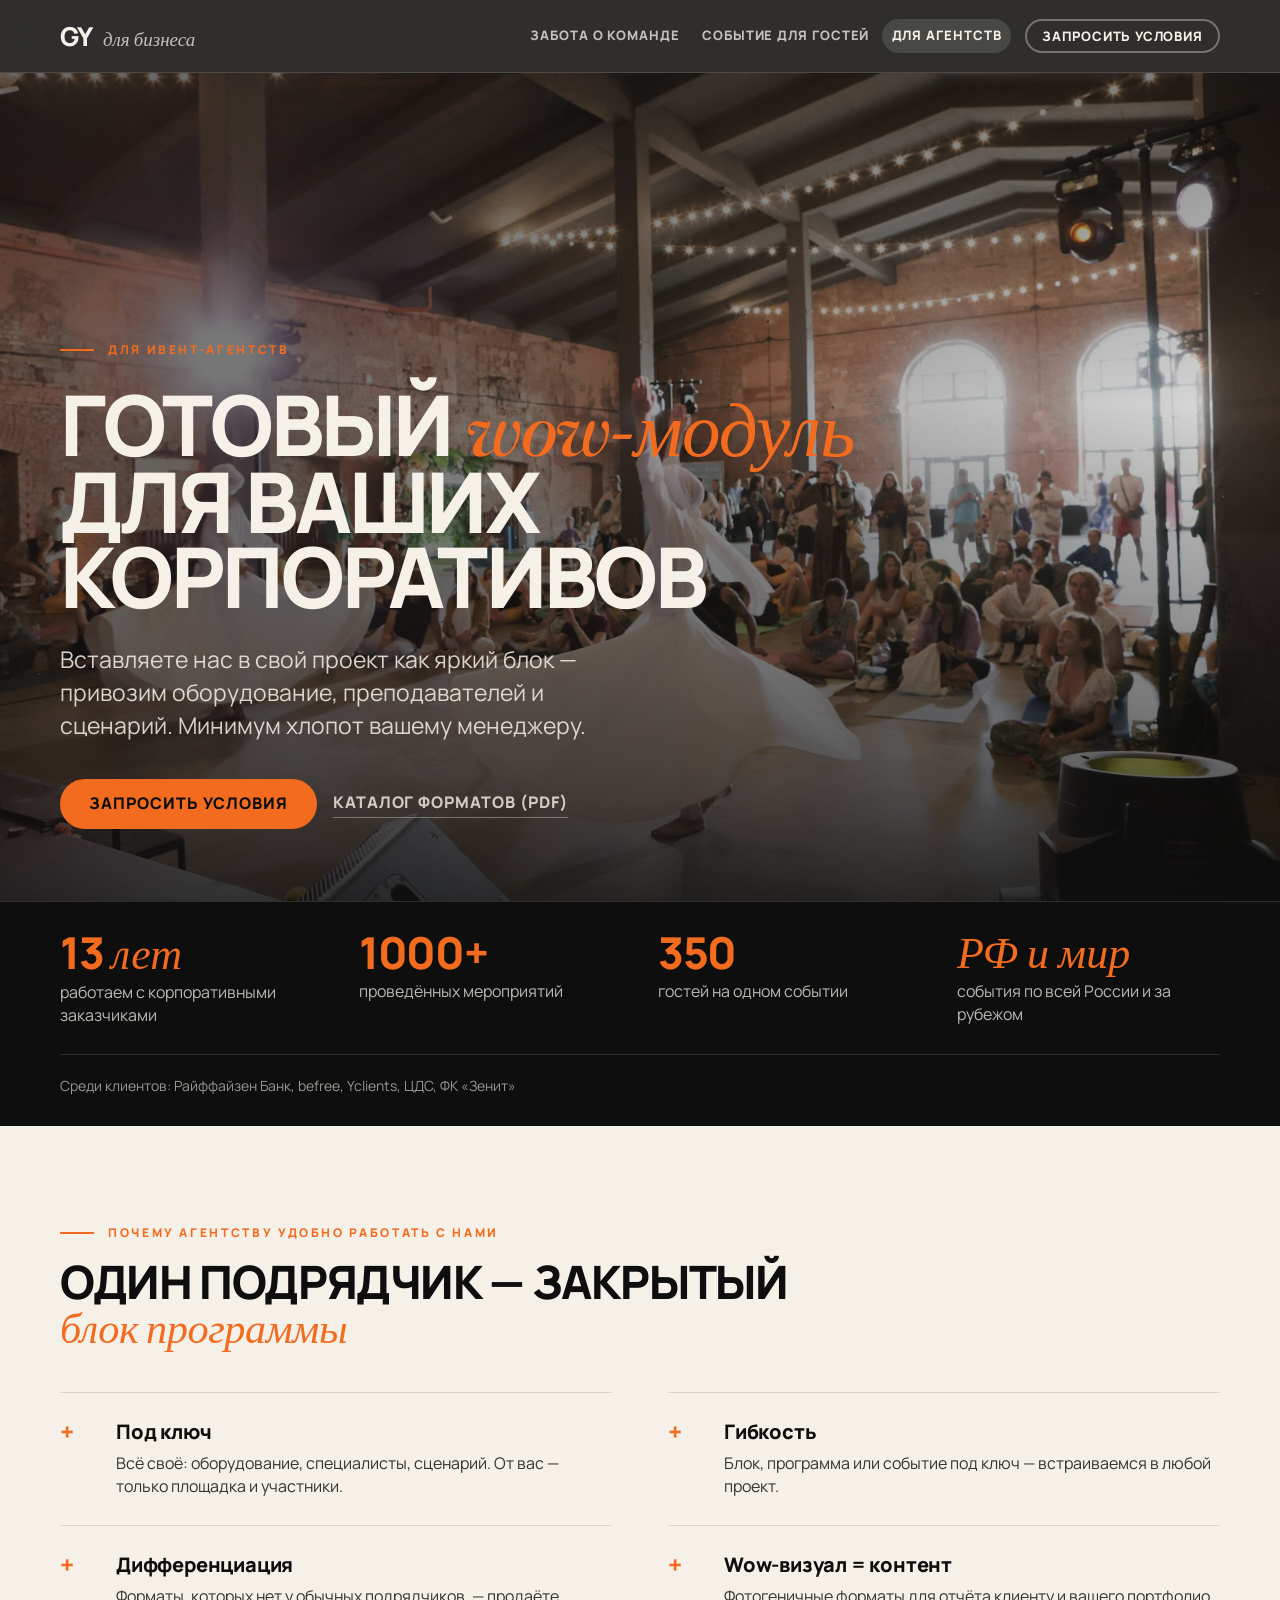
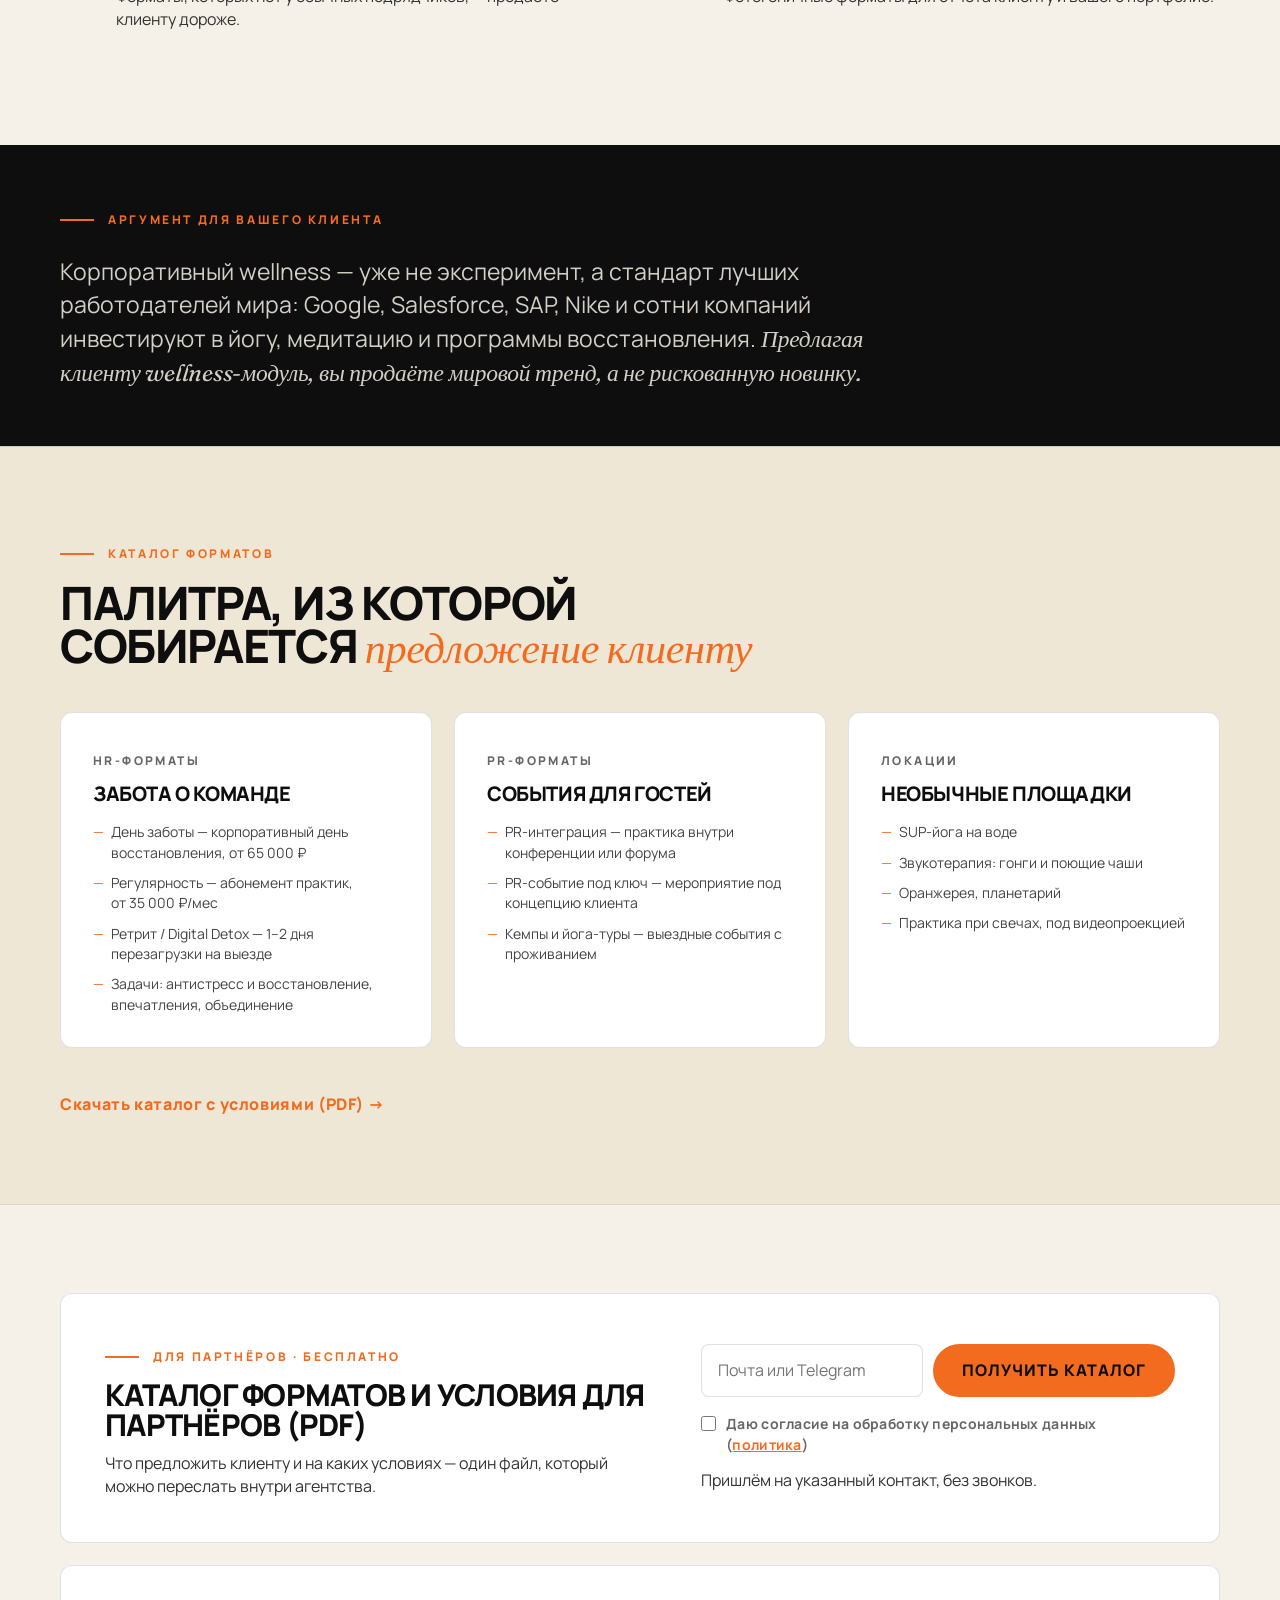
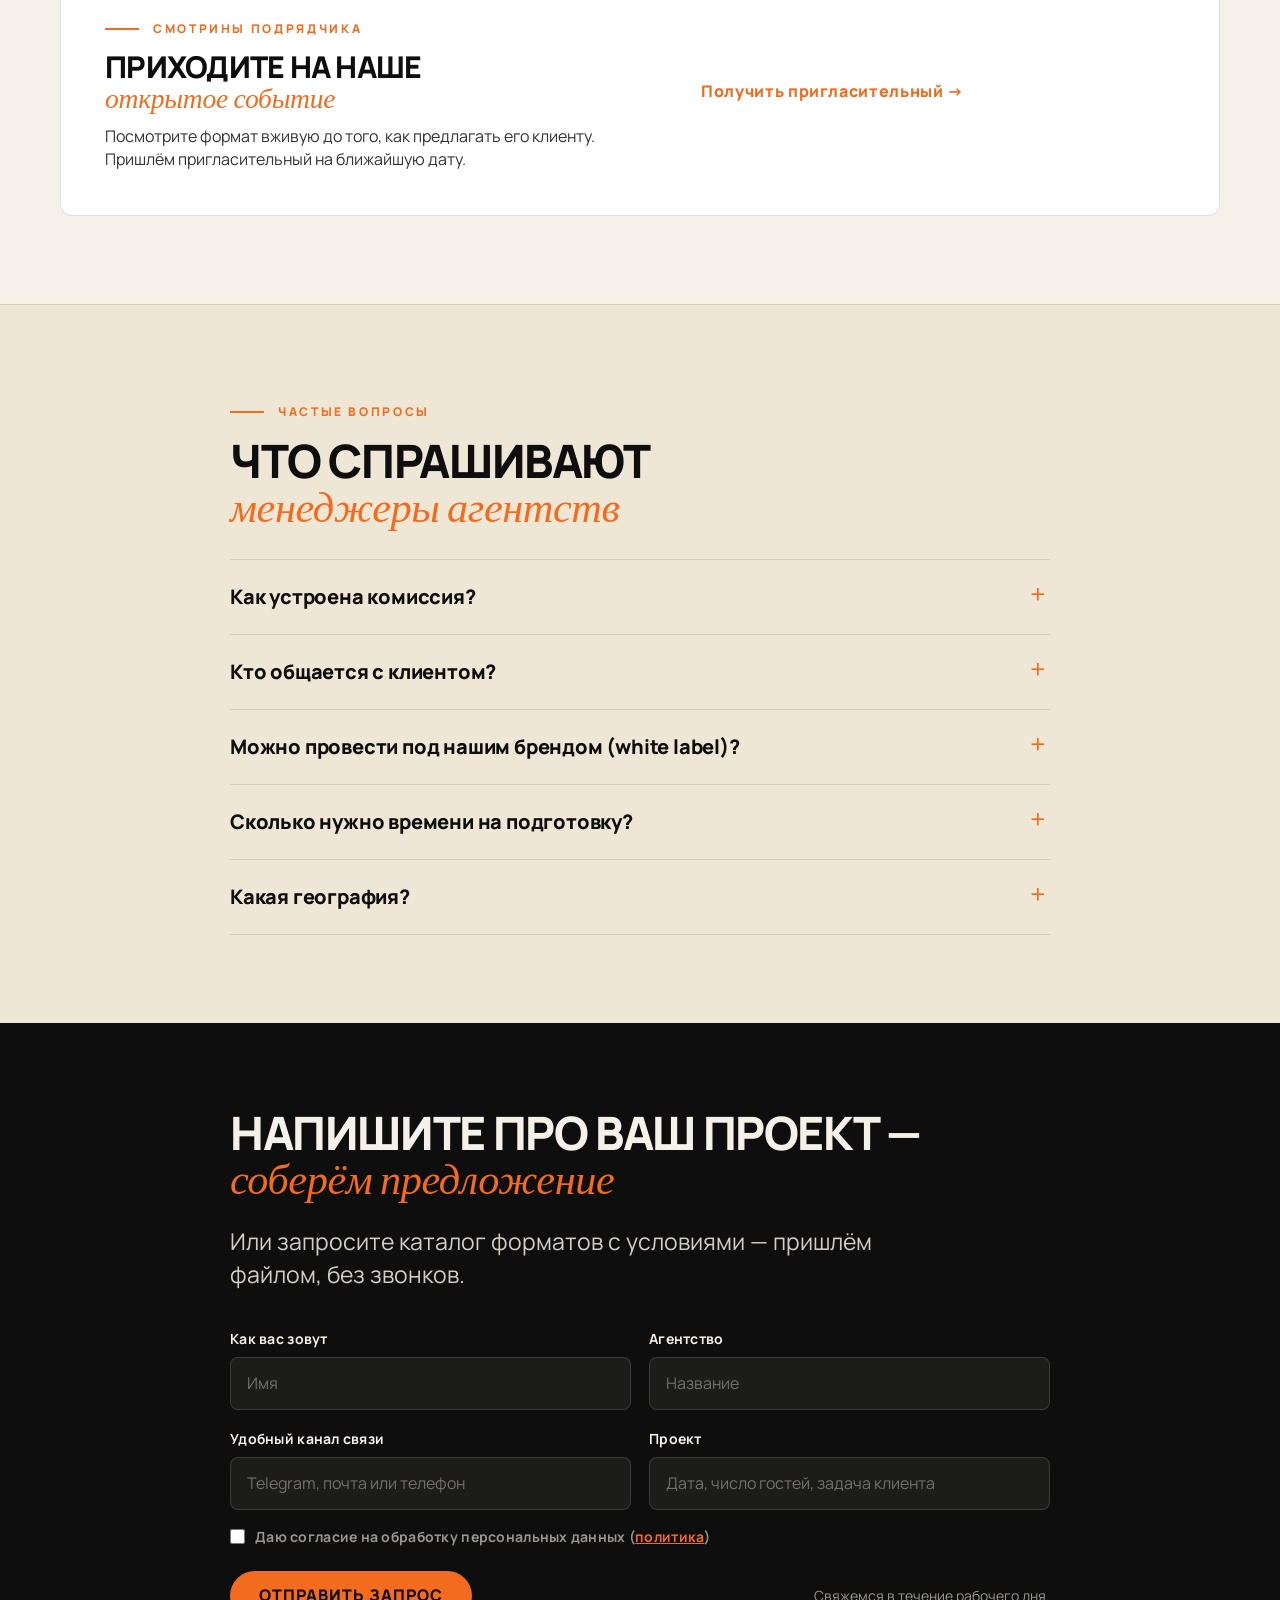
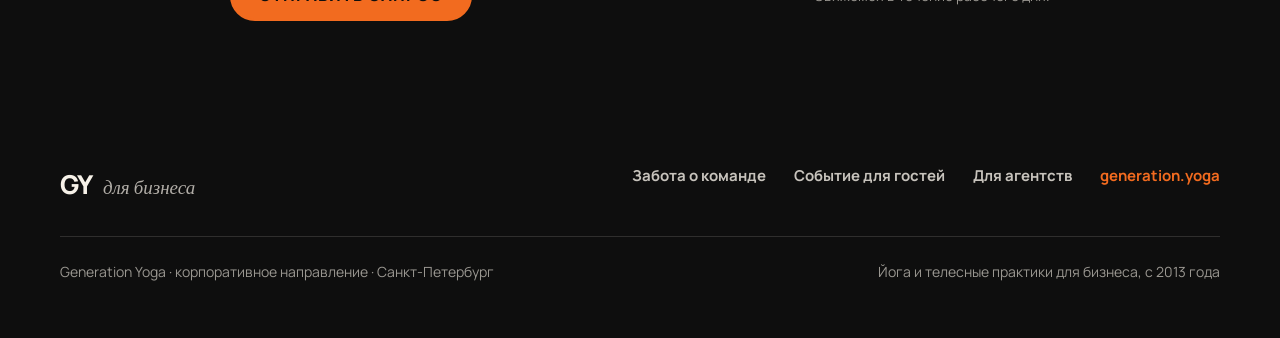
==== commit bcad85ec: "QA по гайду и стандарту: техтеги, контраст на мобиле, вес героев Контраст. В герое /pr надзаголовок " ====
--- a/agency/index.html
+++ b/agency/index.html
@@ -5,12 +5,26 @@
   <meta name="viewport" content="width=device-width, initial-scale=1">
   <title>Для ивент-агентств — Generation Yoga для бизнеса</title>
   <meta name="description" content="Готовый wow-модуль для корпоративов: привозим оборудование, преподавателей и сценарий. Каталог форматов и условия для агентств. Санкт-Петербург.">
+  <link rel="icon" href="../favicon.ico" sizes="any">
+  <link rel="apple-touch-icon" href="../apple-touch-icon.png">
+  <link rel="canonical" href="https://corporate.generation.yoga/agency/">
+  <meta property="og:type" content="website">
+  <meta property="og:site_name" content="Generation Yoga для бизнеса">
+  <meta property="og:locale" content="ru_RU">
+  <meta property="og:url" content="https://corporate.generation.yoga/agency/">
+  <meta property="og:title" content="Для ивент-агентств — Generation Yoga для бизнеса">
+  <meta property="og:description" content="Готовый wow-модуль для корпоративов: привозим оборудование, преподавателей и сценарий. Каталог форматов и условия для агентств. Санкт-Петербург.">
+  <meta property="og:image" content="https://corporate.generation.yoga/assets/og/og-agency.jpg">
+  <meta property="og:image:width" content="1200">
+  <meta property="og:image:height" content="630">
+  <meta name="twitter:card" content="summary_large_image">
   <link rel="preconnect" href="https://fonts.googleapis.com">
   <link rel="preconnect" href="https://fonts.gstatic.com" crossorigin>
   <link href="https://fonts.googleapis.com/css2?family=Fraunces:ital,opsz,wght@0,9..144,400;0,9..144,500;1,9..144,400;1,9..144,500&family=Manrope:wght@400..800&display=swap" rel="stylesheet">
   <link rel="stylesheet" href="../assets/css/site.css">
 </head>
 <body>
+  <a class="skip-link" href="#main">К содержимому</a>
   <header class="site-header on-ink" data-hero-dark data-page="agency">
     <div class="wrap header-row">
       <a class="brand" href="../"><b>GY</b><span>для бизнеса</span></a>
@@ -26,11 +40,11 @@
     </div>
   </header>
 
-  <main>
+  <main id="main">
     <!-- ГЕРОЙ -->
     <section class="hero ag-hero">
       <div class="hero__media">
-        <img src="../assets/img/loft-performance.jpg" alt="Событие в лофте: перформанс перед залом гостей, свет и звук">
+        <img src="../assets/img/loft-performance.jpg" srcset="../assets/img/loft-performance-900.jpg 900w, ../assets/img/loft-performance.jpg 1600w" sizes="100vw" fetchpriority="high" alt="Событие в лофте: перформанс перед залом гостей, свет и звук">
       </div>
       <div class="hero__inner wrap">
         <span class="eyebrow">Для ивент-агентств</span>
--- a/assets/css/site.css
+++ b/assets/css/site.css
@@ -64,6 +64,17 @@
 button { font: inherit; color: inherit; cursor: pointer; border: none; background: none; }
 :focus-visible { outline: 2px solid var(--accent); outline-offset: 3px; border-radius: 2px; }
 
+/* Скип-линк: не виден мышью, выезжает при табуляции первым элементом. */
+.skip-link {
+  position: absolute; left: -9999px; top: 0; z-index: 100;
+  font-family: var(--font-ui); font-weight: 800; font-size: var(--t-small);
+  text-transform: uppercase; letter-spacing: .06em;
+}
+.skip-link:focus {
+  left: 12px; top: 12px; padding: 12px 18px; border-radius: var(--radius-s);
+  background: var(--accent); color: var(--paper);
+}
+
 /* Ссылки заданы явно — браузерных синих и подчёркнутых на сайте нет. */
 a { color: var(--accent); text-decoration: none; transition: all .15s ease; }
 a:hover { color: var(--accent-d); }
@@ -96,6 +107,15 @@
   color: var(--accent);
   font-size: .92em;
 }
+/* Стандарт: акцент в 1–3 слова не разрывается переносом. Но только от 601px:
+   на узком экране строка короче самого акцента, и nowrap выдавливал заголовок
+   за экран (проверено на /pr — «у организаторов» уезжало на 36px). Ниже 600px
+   перенос внутри акцента — меньшее зло, чем обрезанный текст. */
+@media (min-width: 601px) {
+  h1 em, h2 em, h3 em, h1 .serif, h2 .serif, h3 .serif { white-space: nowrap; }
+  /* Прогоны длиннее трёх слов nowrap не получают — стандарт это оговаривает. */
+  .hero--hr h1 em, .h2--lg em { white-space: normal; }
+}
 /* В абзаце курсив — тем же цветом, что и текст: оранжевый там спорит с кнопкой. */
 p em, p .serif, li em { color: inherit; font-size: 1.02em; }
 /* Точечные исключения. Селектор с `p` — чтобы перебить правило выше по специфичности. */
@@ -252,6 +272,19 @@
    При центре в кадр попадали вода и небо, а практика срезалась нижней
    кромкой. 70% поднимают кадр: люди целиком, вода — узкой полосой сверху. */
 .hero--home .hero__media img { object-position: center 70%; }
+
+/* На узком экране текстовый блок занимает всю ширину: радиальный подтон,
+   рассчитанный на левую треть, до надзаголовка не достаёт, и на светлом
+   кадре (/pr — стеклянная кровля) он падал до контраста ~2:1. Здесь кадр
+   всё равно не «открыт справа», так что вуаль усиливаем по всей ширине. */
+@media (max-width: 900px) {
+  .hero__media::before {
+    background: radial-gradient(150% 105% at 50% 45%, rgba(14,14,14,.74), transparent 82%);
+  }
+  .hero__media::after {
+    background: linear-gradient(180deg, rgba(14,14,14,.66) 0%, rgba(14,14,14,.5) 38%, rgba(14,14,14,.9) 100%);
+  }
+}
 .hero__top { position: relative; z-index: 3; padding-block: 30px; }
 .hero__top .header-row { min-height: 0; }
 .hero__inner {
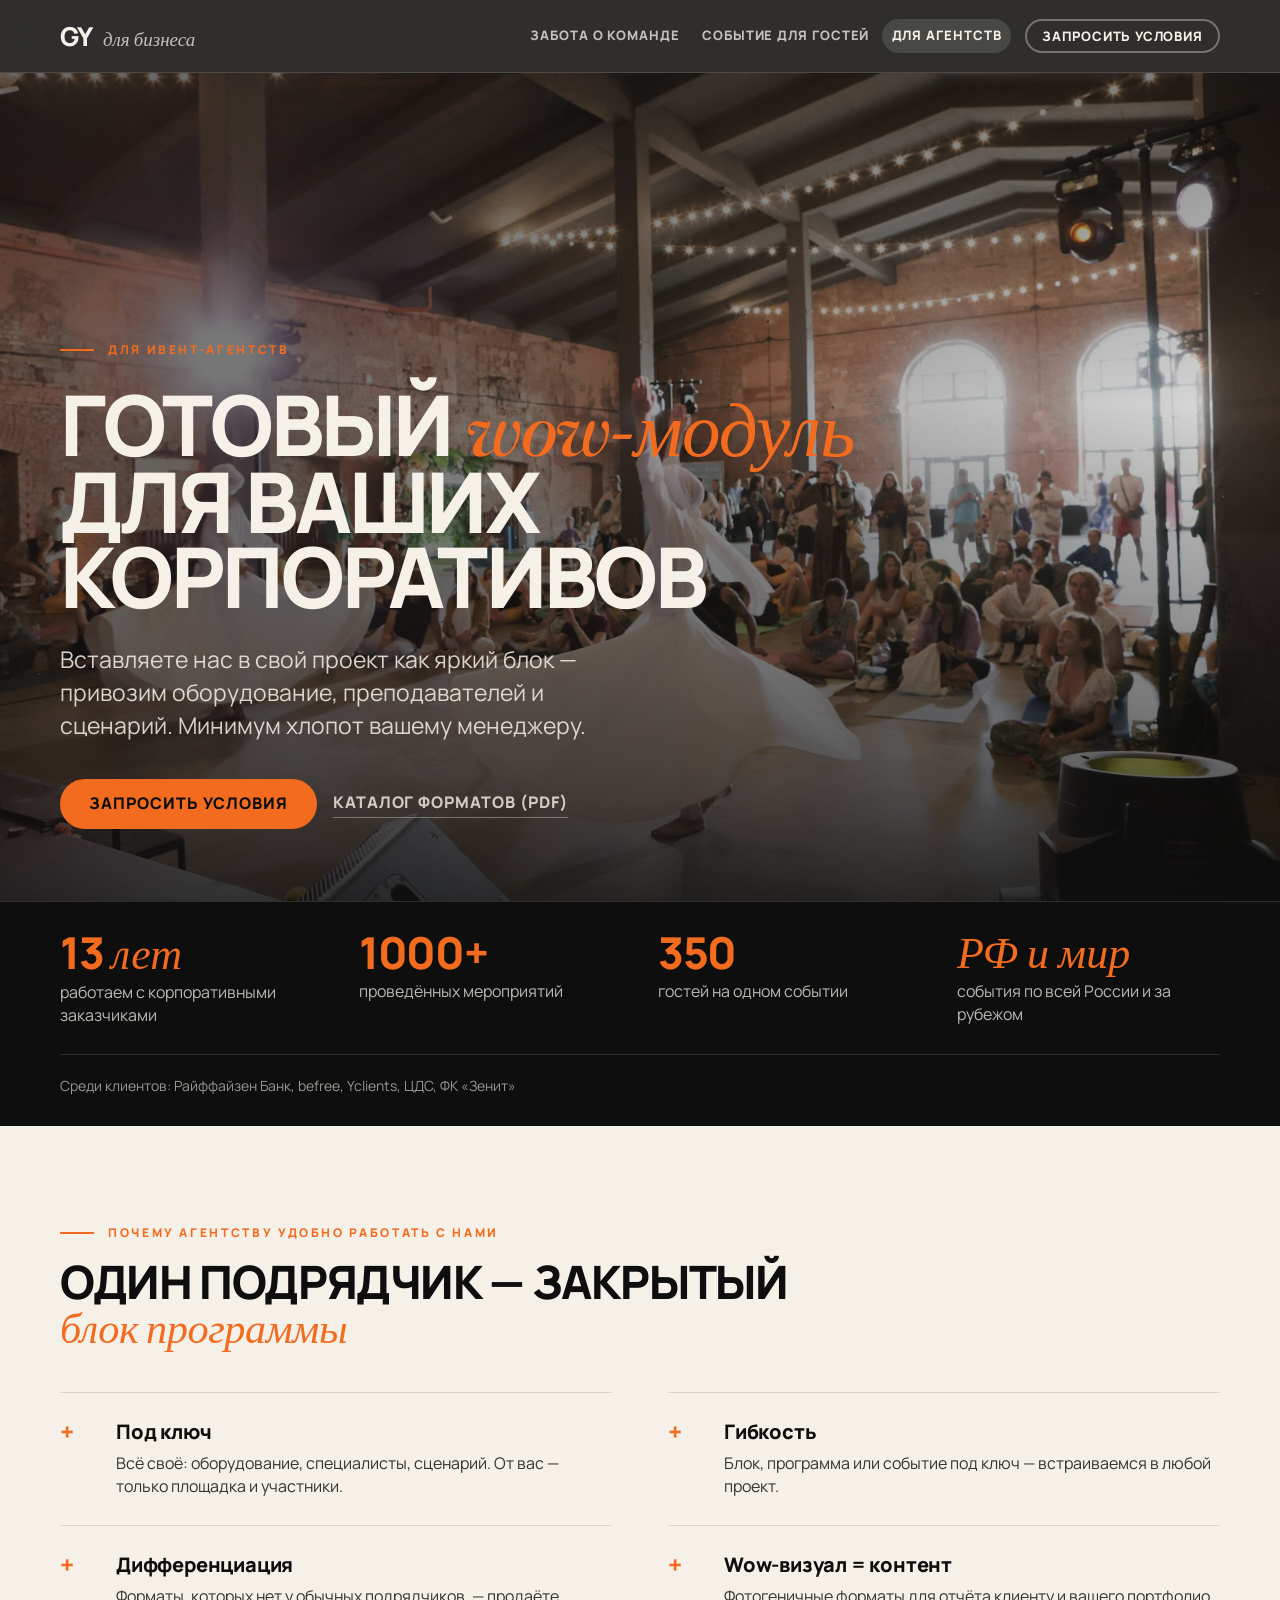
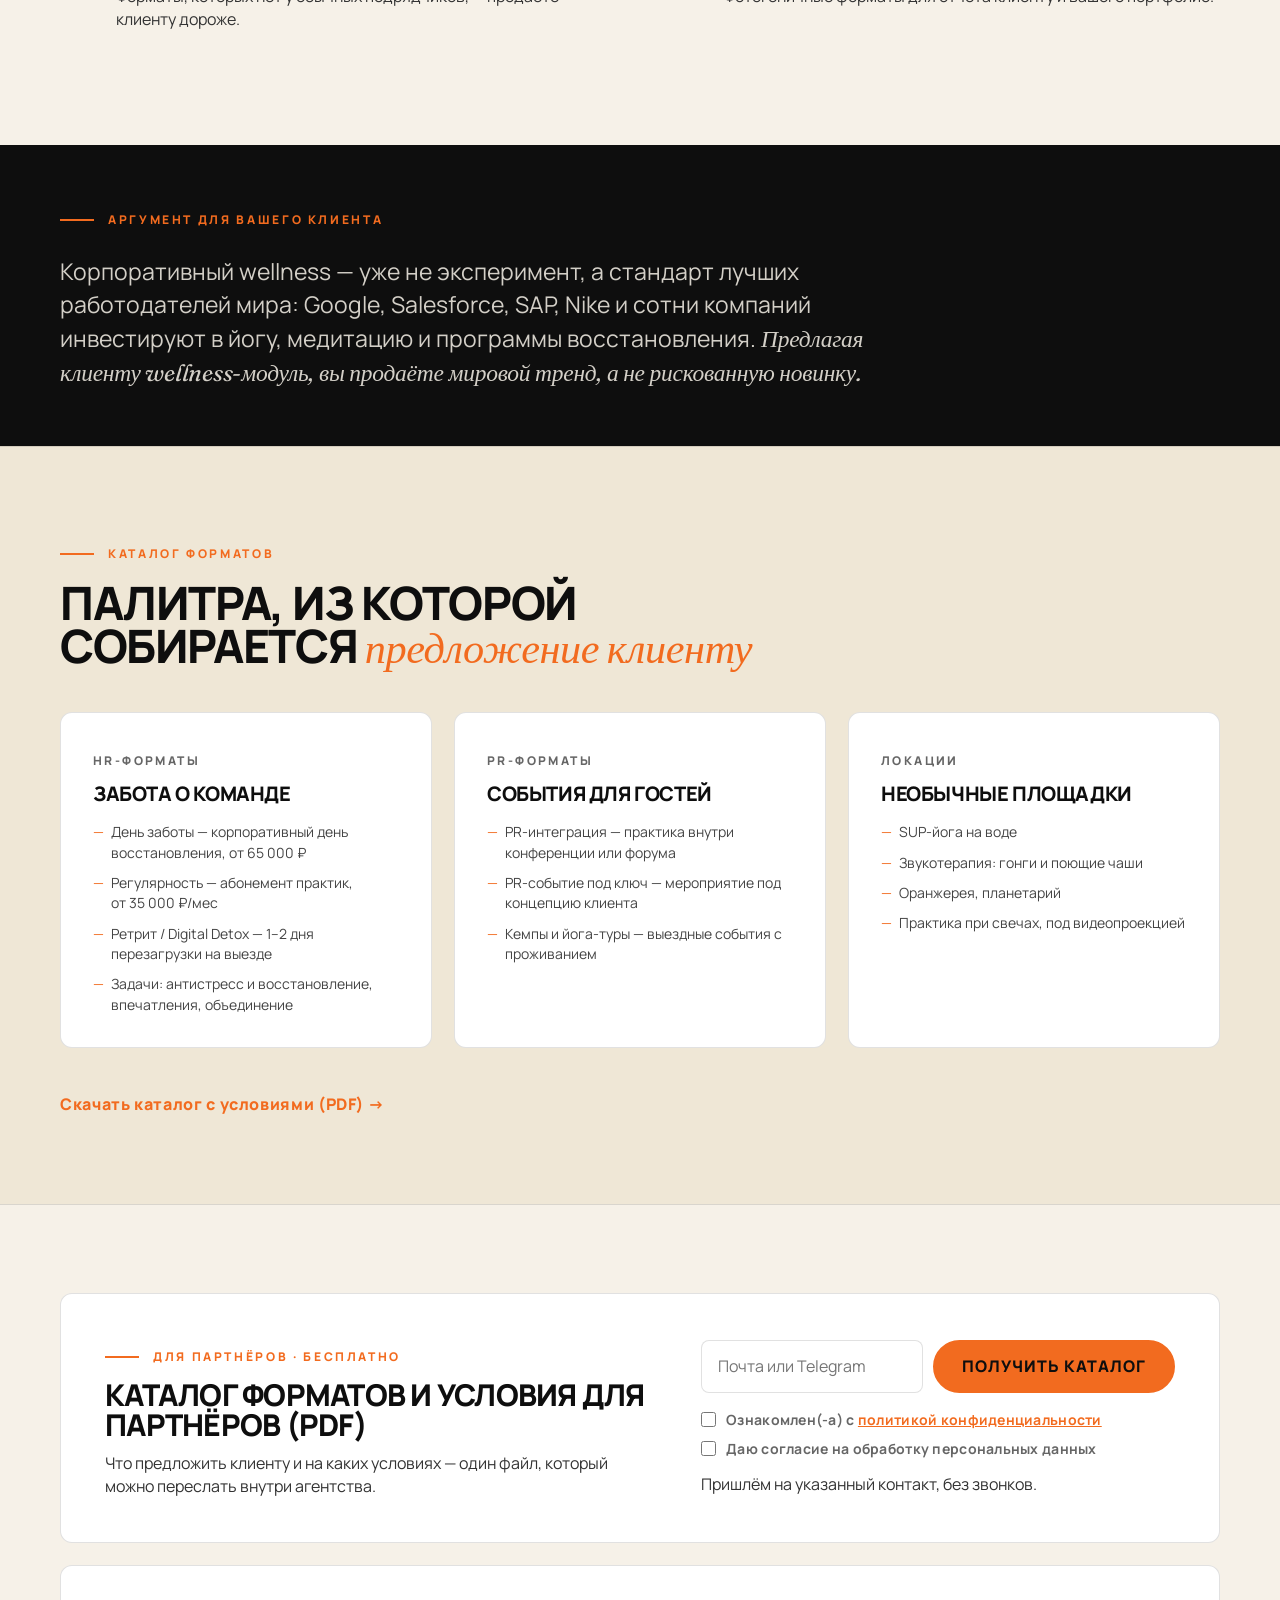
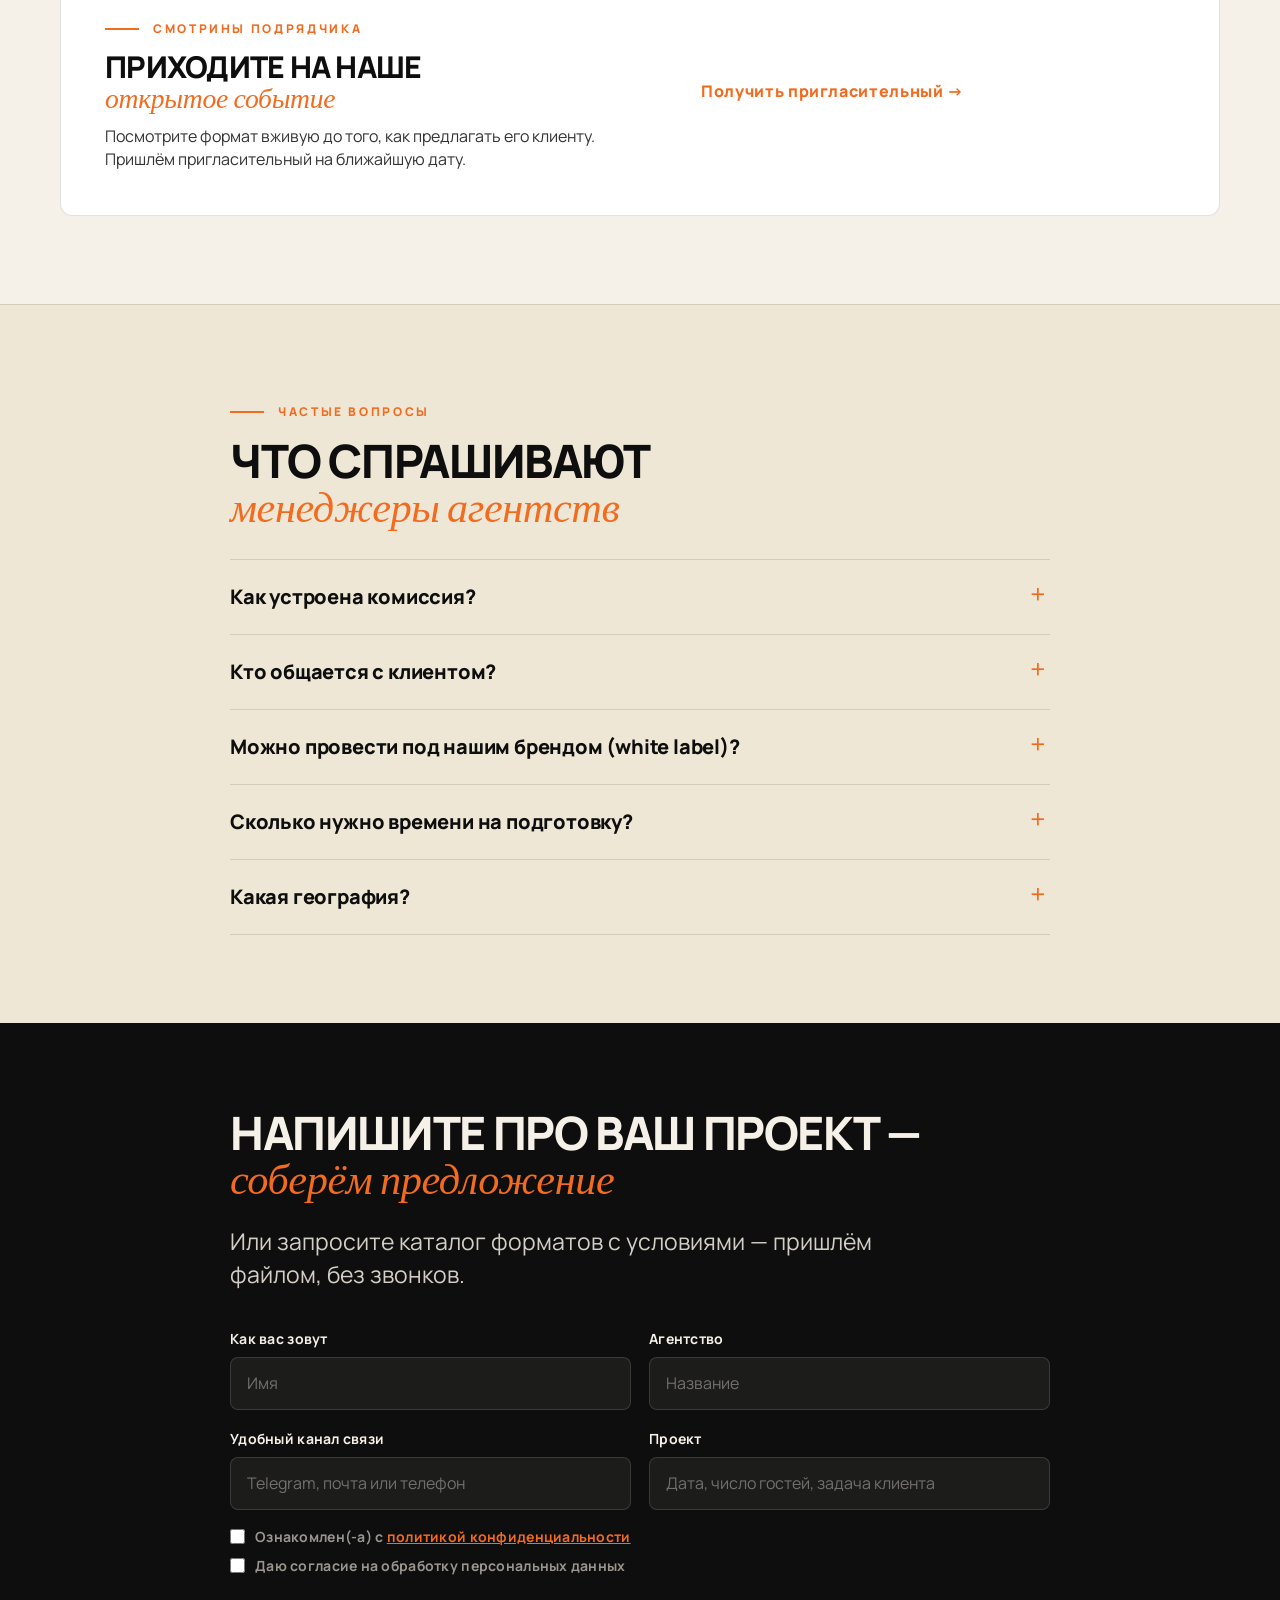
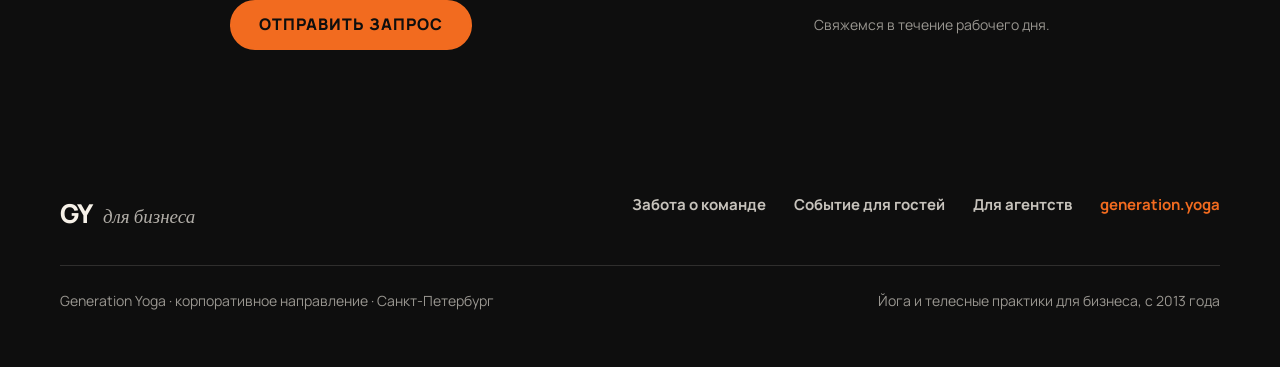
==== commit 6af1f24e: "Два согласия в формах вместо одного По 152-ФЗ минимум — две отдельные галочки: ознакомление с полити" ====
--- a/agency/index.html
+++ b/agency/index.html
@@ -3,6 +3,7 @@
 <head>
   <meta charset="utf-8">
   <meta name="viewport" content="width=device-width, initial-scale=1">
+  <script>document.documentElement.className += " js";</script>
   <title>Для ивент-агентств — Generation Yoga для бизнеса</title>
   <meta name="description" content="Готовый wow-модуль для корпоративов: привозим оборудование, преподавателей и сценарий. Каталог форматов и условия для агентств. Санкт-Петербург.">
   <link rel="icon" href="../favicon.ico" sizes="any">
@@ -193,7 +194,8 @@
             <input type="hidden" data-track="utm_source" name="utm_source">
             <input type="hidden" data-track="utm_campaign" name="utm_campaign">
             <input type="hidden" data-track="id" name="ref_id">
-            <label class="consent"><input type="checkbox" name="consent" required> <span>Даю согласие на обработку персональных данных (<a href="../privacy/">политика</a>)</span></label>
+            <label class="consent"><input type="checkbox" name="policy" required> <span>Ознакомлен(-а) с <a href="../privacy/">политикой конфиденциальности</a></span></label>
+            <label class="consent"><input type="checkbox" name="consent" required> <span>Даю согласие на обработку персональных данных</span></label>
             <p class="form-note mt-s">Пришлём на указанный контакт, без звонков.</p>
             <span class="form-note form-error" role="alert"></span>
           </div>
@@ -276,7 +278,8 @@
             <input type="hidden" data-track="utm_source" name="utm_source">
             <input type="hidden" data-track="utm_campaign" name="utm_campaign">
             <input type="hidden" data-track="id" name="ref_id">
-            <label class="consent"><input type="checkbox" name="consent" required> <span>Даю согласие на обработку персональных данных (<a href="../privacy/">политика</a>)</span></label>
+            <label class="consent"><input type="checkbox" name="policy" required> <span>Ознакомлен(-а) с <a href="../privacy/">политикой конфиденциальности</a></span></label>
+            <label class="consent"><input type="checkbox" name="consent" required> <span>Даю согласие на обработку персональных данных</span></label>
             <div class="cta-row cta-row--split">
               <button class="btn" type="submit" data-cta="form:agency-lead">Отправить запрос</button>
               <span class="form-note">Свяжемся в течение рабочего дня.</span>
--- a/assets/css/site.css
+++ b/assets/css/site.css
@@ -496,6 +496,9 @@
 .consent { display: flex; gap: 10px; align-items: flex-start; font-size: var(--t-small); color: var(--muted); margin-top: 16px; cursor: pointer; max-width: 54ch; }
 .consent input { width: 15px; height: 15px; padding: 0; margin-top: 3px; accent-color: var(--accent); flex: none; }
 .consent a { text-decoration: underline; }
+/* Согласий два: ознакомление с политикой и обработка ПД. Второе прижимаем
+   к первому, иначе 16px читаются как разрыв между разными блоками. */
+.consent + .consent { margin-top: 8px; }
 .on-ink .consent { color: var(--on-ink-3); }
 .form-ok { display: none; padding: 24px; border: 1px solid var(--accent); border-radius: var(--radius); background: rgba(242,107,31,.08); }
 .form-ok.show { display: block; }
@@ -624,8 +627,12 @@
 }
 
 /* --- появление секций ---------------------------------------------------- */
-.reveal { opacity: 0; transform: translateY(28px); transition: opacity .7s var(--ease), transform .7s var(--ease); }
-.reveal.is-visible { opacity: 1; transform: none; }
+/* Прячем блок только если JS жив и сможет его показать: класс .js ставит
+   инлайновый скрипт в <head>. Иначе при любой осечке со скриптом —
+   блокировщик, обрыв, ошибка в консоли — половина страницы остаётся
+   невидимой, и выглядит это как «не загрузились фото». */
+.js .reveal { opacity: 0; transform: translateY(28px); transition: opacity .7s var(--ease), transform .7s var(--ease); }
+.js .reveal.is-visible { opacity: 1; transform: none; }
 .reveal[data-delay="1"] { transition-delay: .08s; }
 .reveal[data-delay="2"] { transition-delay: .16s; }
 .reveal[data-delay="3"] { transition-delay: .24s; }
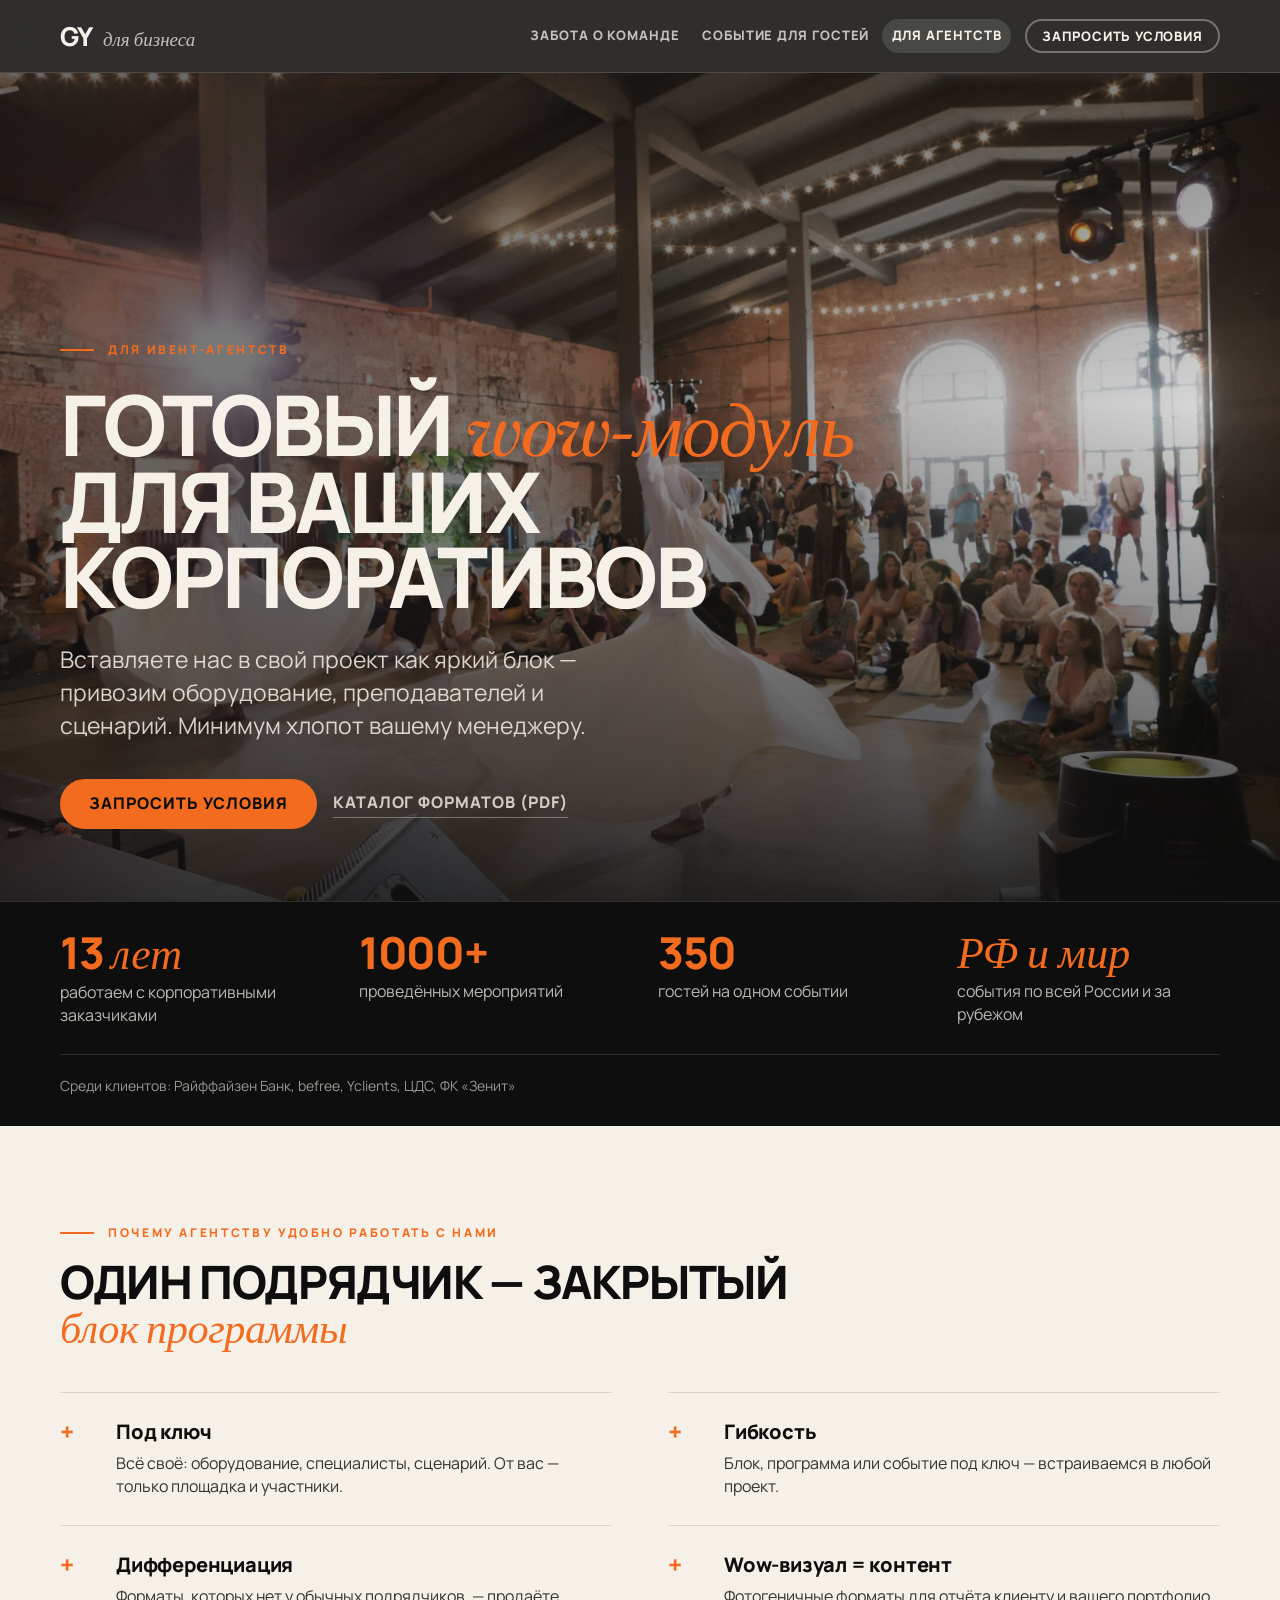
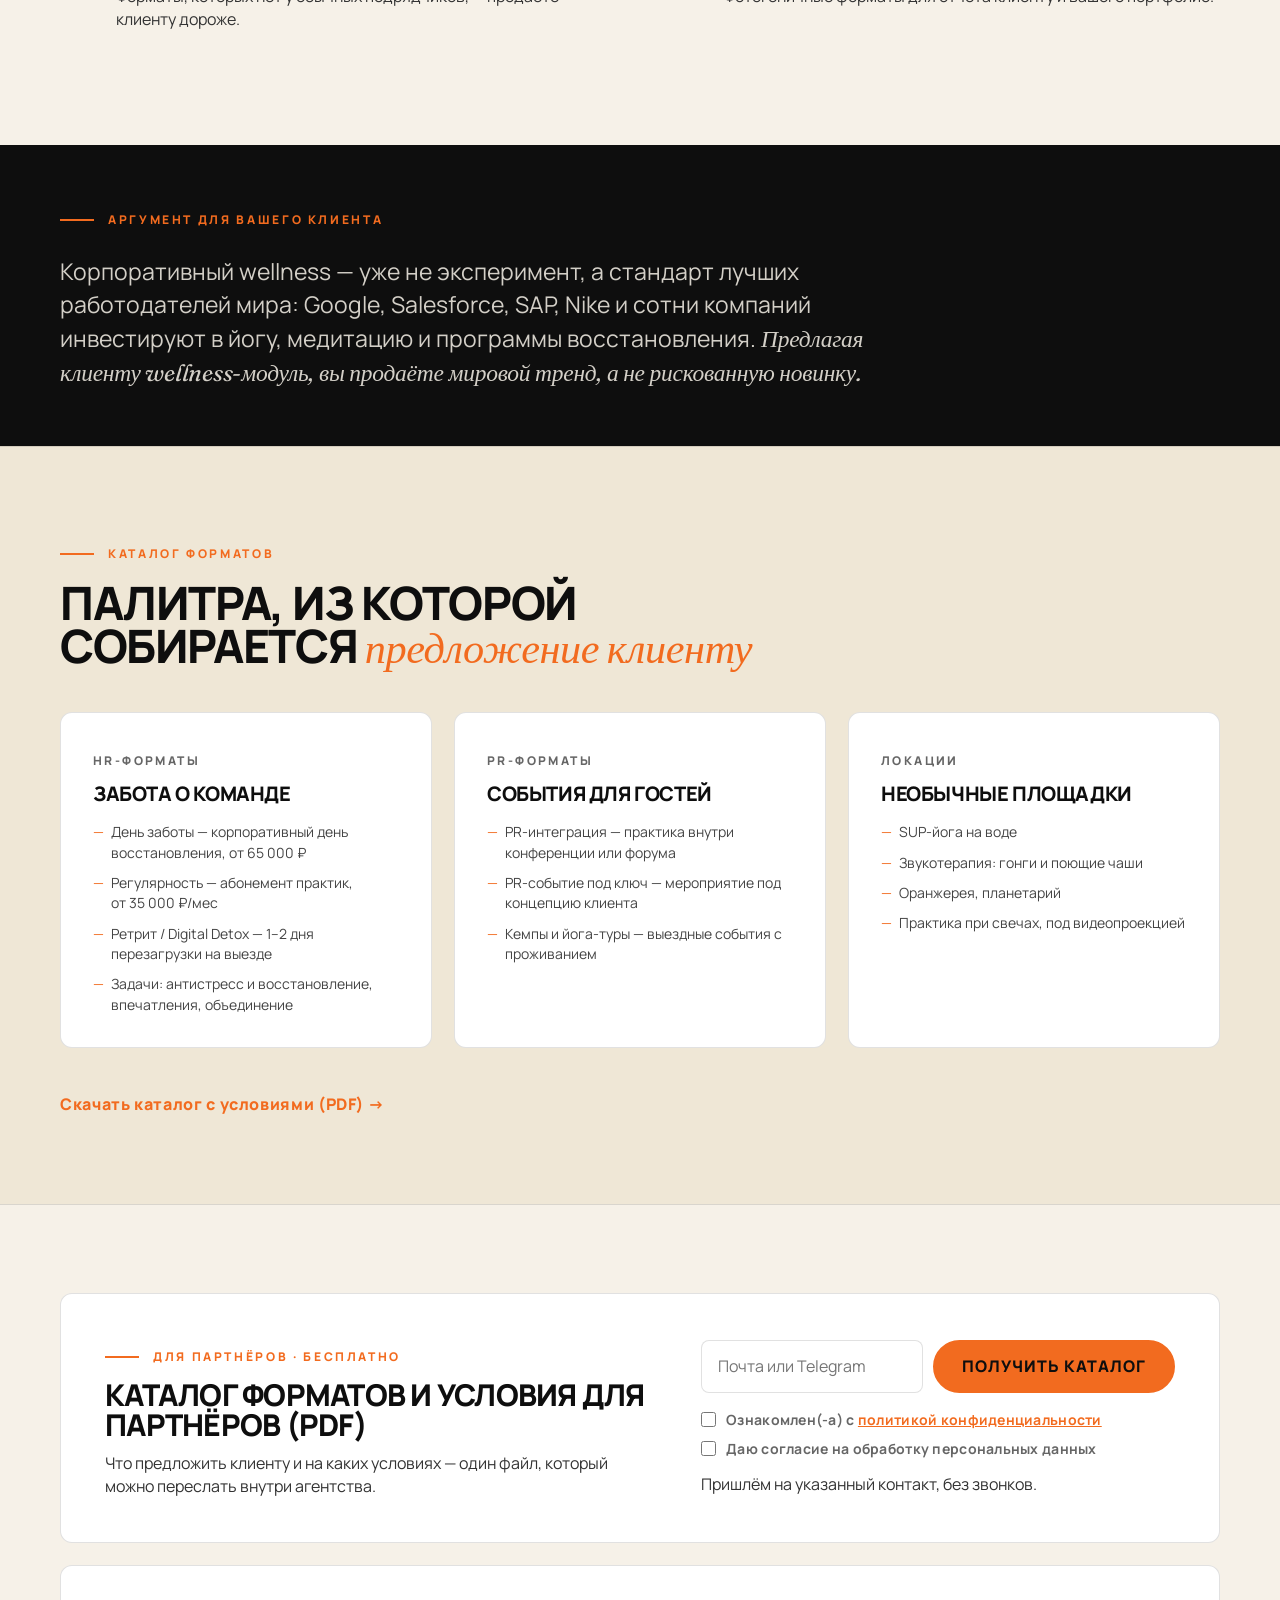
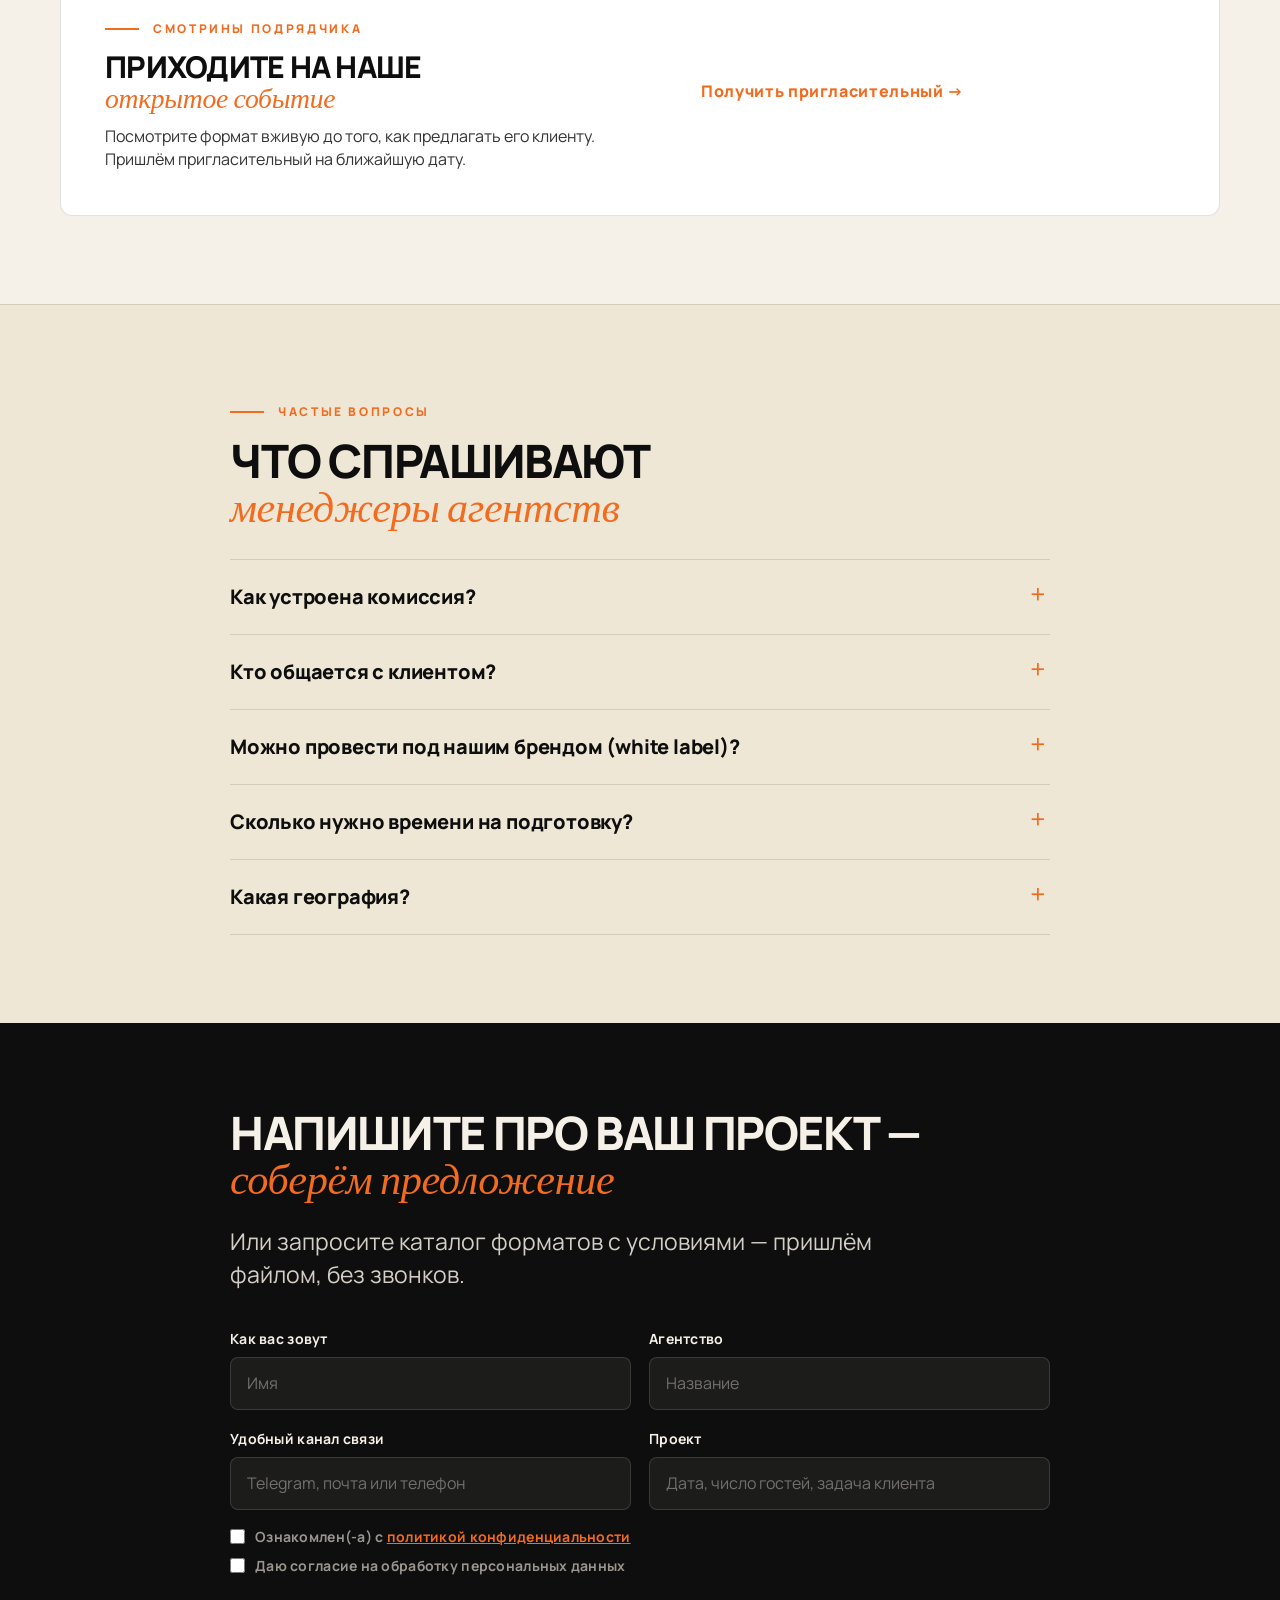
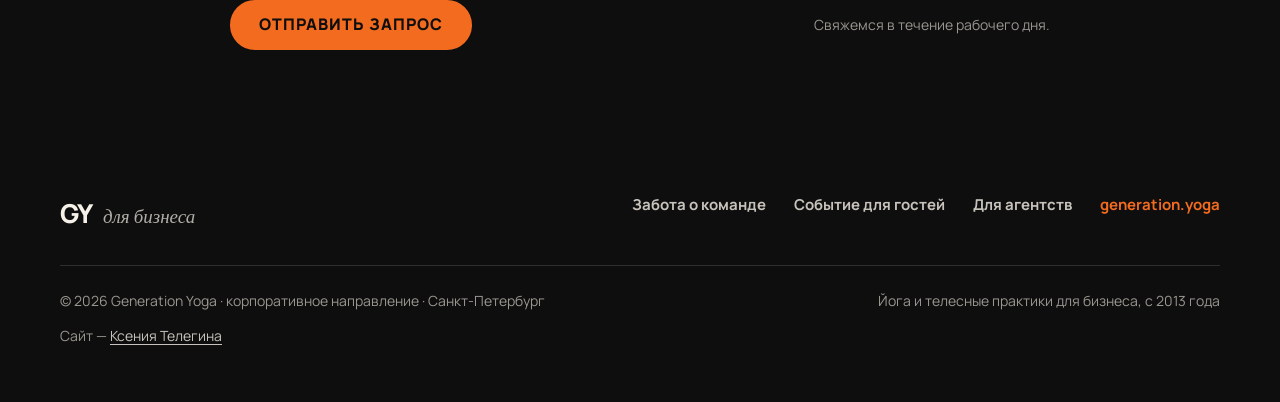
==== commit e17a1ef6: "Копирайт и подпись автора в подвале На всех пяти страницах: «© 2026 Generation Yoga» в строке с напр" ====
--- a/agency/index.html
+++ b/agency/index.html
@@ -23,6 +23,95 @@
   <link rel="preconnect" href="https://fonts.gstatic.com" crossorigin>
   <link href="https://fonts.googleapis.com/css2?family=Fraunces:ital,opsz,wght@0,9..144,400;0,9..144,500;1,9..144,400;1,9..144,500&family=Manrope:wght@400..800&display=swap" rel="stylesheet">
   <link rel="stylesheet" href="../assets/css/site.css">
+  <script type="application/ld+json">
+{
+  "@context": "https://schema.org",
+  "@type": "Service",
+  "name": "Wow-модуль для ивент-агентств",
+  "description": "Готовый блок программы под ключ: оборудование, преподаватели, сценарий. Работаем как подрядчик агентства. Санкт-Петербург.",
+  "serviceType": "Корпоративные йога-практики",
+  "provider": {
+    "@id": "https://corporate.generation.yoga/#org"
+  },
+  "areaServed": {
+    "@type": "City",
+    "name": "Санкт-Петербург"
+  },
+  "audience": {
+    "@type": "Audience",
+    "audienceType": "Ивент-агентства и подрядчики"
+  },
+  "url": "https://corporate.generation.yoga/agency/"
+}
+  </script>
+  <script type="application/ld+json">
+{
+  "@context": "https://schema.org",
+  "@type": "BreadcrumbList",
+  "itemListElement": [
+    {
+      "@type": "ListItem",
+      "position": 1,
+      "name": "GY для бизнеса",
+      "item": "https://corporate.generation.yoga/"
+    },
+    {
+      "@type": "ListItem",
+      "position": 2,
+      "name": "Для агентств",
+      "item": "https://corporate.generation.yoga/agency/"
+    }
+  ]
+}
+  </script>
+  <script type="application/ld+json">
+{
+  "@context": "https://schema.org",
+  "@type": "FAQPage",
+  "mainEntity": [
+    {
+      "@type": "Question",
+      "name": "Как устроена комиссия?",
+      "acceptedAnswer": {
+        "@type": "Answer",
+        "text": "Обсуждаем индивидуально: размер зависит от объёма и регулярности проектов."
+      }
+    },
+    {
+      "@type": "Question",
+      "name": "Кто общается с клиентом?",
+      "acceptedAnswer": {
+        "@type": "Answer",
+        "text": "Гибко, как удобно агентству. Можем остаться полностью за кадром или подключиться к встрече как ваш подрядчик."
+      }
+    },
+    {
+      "@type": "Question",
+      "name": "Можно провести под нашим брендом (white label)?",
+      "acceptedAnswer": {
+        "@type": "Answer",
+        "text": "Вопрос обсуждаем индивидуально — укажите в заявке, если это принципиально для проекта."
+      }
+    },
+    {
+      "@type": "Question",
+      "name": "Сколько нужно времени на подготовку?",
+      "acceptedAnswer": {
+        "@type": "Answer",
+        "text": "Зависит от формата и площадки: блок в готовую программу собираем быстрее, событие под ключ — дольше."
+      }
+    },
+    {
+      "@type": "Question",
+      "name": "Какая география?",
+      "acceptedAnswer": {
+        "@type": "Answer",
+        "text": "База — Санкт-Петербург и область. Работаем по всей России и за рубежом — детали выезда обсуждаем в запросе."
+      }
+    }
+  ]
+}
+  </script>
 </head>
 <body>
   <a class="skip-link" href="#main">К содержимому</a>
@@ -187,7 +276,8 @@
           </div>
           <div class="form-fields">
             <div class="mini-form">
-              <input type="text" name="contact" placeholder="Почта или Telegram" aria-label="Почта или Telegram" required>
+              <input type="text" name="contact" placeholder="Почта или Telegram" aria-label="Почта или Telegram"
+                     pattern="(?:\+?\d[\d\s\(\)\.\-]{7,17}|@[A-Za-z0-9_]{4,32}|(?:https?:\/\/)?t\.me\/[A-Za-z0-9_]{4,32}|[^@\s]+@[^@\s\.]+\.[A-Za-z]{2,})" data-error="Оставьте телеграм (@ник), почту или телефон — иначе нам некуда ответить" required>
               <button class="btn" type="submit" data-cta="magnet:agency">Получить каталог</button>
             </div>
             <label class="hp" aria-hidden="true">Не заполняйте <input type="text" name="website" tabindex="-1" autocomplete="off"></label>
@@ -259,15 +349,16 @@
             <div class="form-grid">
               <div class="field">
                 <label for="name">Как вас зовут</label>
-                <input id="name" name="name" type="text" autocomplete="name" placeholder="Имя" required>
+                <input id="name" name="name" type="text" autocomplete="name" placeholder="Имя" minlength="2" pattern=".{2,}" data-error="Напишите, как к вам обращаться" required>
               </div>
               <div class="field">
                 <label for="agency">Агентство</label>
-                <input id="agency" name="agency" type="text" autocomplete="organization" placeholder="Название" required>
+                <input id="agency" name="agency" type="text" autocomplete="organization" placeholder="Название" minlength="2" pattern=".{2,}" data-error="Название компании — хотя бы пара букв" required>
               </div>
               <div class="field">
                 <label for="contact">Удобный канал связи</label>
-                <input id="contact" name="contact" type="text" placeholder="Telegram, почта или телефон" required>
+                <input id="contact" name="contact" type="text" placeholder="Telegram, почта или телефон"
+                       pattern="(?:\+?\d[\d\s\(\)\.\-]{7,17}|@[A-Za-z0-9_]{4,32}|(?:https?:\/\/)?t\.me\/[A-Za-z0-9_]{4,32}|[^@\s]+@[^@\s\.]+\.[A-Za-z]{2,})" data-error="Оставьте телеграм (@ник), почту или телефон — иначе нам некуда ответить" required>
               </div>
               <div class="field">
                 <label for="project">Проект</label>
@@ -307,9 +398,10 @@
         </nav>
       </div>
       <div class="footer-bottom">
-        <span>Generation Yoga · корпоративное направление · Санкт-Петербург</span>
+        <span>© 2026 Generation Yoga · корпоративное направление · Санкт-Петербург</span>
         <span>Йога и телесные практики для бизнеса, с 2013 года</span>
       </div>
+      <div class="footer-author">Сайт — <a href="https://xenaja.github.io/lp/" target="_blank" rel="noopener">Ксения Телегина</a></div>
     </div>
   </footer>
 
--- a/assets/css/site.css
+++ b/assets/css/site.css
@@ -48,7 +48,15 @@
 
 /* --- reset ------------------------------------------------------------- */
 * { margin: 0; padding: 0; box-sizing: border-box; }
-html { scroll-behavior: smooth; -webkit-text-size-adjust: 100%; }
+html {
+  scroll-behavior: smooth; -webkit-text-size-adjust: 100%;
+  /* Синяя вспышка при тапе — системная, поверх нашего оранжевого
+     она читается как сбой. Гасим и рисуем состояние сами. */
+  -webkit-tap-highlight-color: transparent;
+}
+/* manipulation убирает историческую задержку 300 мс перед кликом:
+   браузер больше не ждёт, не будет ли это двойной тап для зума. */
+a, button, label, summary, input, .btn { touch-action: manipulation; }
 body {
   font-family: var(--font-ui);
   font-size: var(--t-body);
@@ -565,7 +573,13 @@
 .deadline .dot { width: 7px; height: 7px; border-radius: 50%; background: var(--accent); flex: none; }
 
 /* --- футер --------------------------------------------------------------- */
-.site-footer { background: var(--ink); color: var(--on-ink-3); padding-block: clamp(40px, 6vw, 56px); }
+.site-footer {
+  background: var(--ink); color: var(--on-ink-3);
+  padding-block: clamp(40px, 6vw, 56px);
+  /* На айфонах с чёлкой нижняя полоса экрана занята индикатором:
+     без этого последняя строка подвала оказывается под ним. */
+  padding-bottom: calc(clamp(40px, 6vw, 56px) + env(safe-area-inset-bottom, 0px));
+}
 .site-footer .brand { color: var(--paper); }
 .site-footer .brand span { color: rgba(246,241,232,.7); }
 .footer-top { display: flex; justify-content: space-between; gap: 40px; flex-wrap: wrap; align-items: flex-start; }
@@ -581,6 +595,12 @@
 }
 .footer-bottom a { color: rgba(246,241,232,.8); }
 .footer-bottom a:hover { color: var(--accent); }
+/* Подпись автора — отдельной строкой под копирайтом, а не третьим элементом
+   в ряду: в space-between она растаскивала строку, а на мобиле переносилась
+   в случайном месте. */
+.footer-author { margin-top: 14px; font-size: var(--t-small); color: var(--on-ink-3); }
+.footer-author a { color: rgba(246,241,232,.8); text-decoration: underline; text-underline-offset: 3px; }
+.footer-author a:hover { color: var(--accent); }
 /* Служебная страница: футер без верхней линии и отступа — над ним ничего нет. */
 .footer-bottom--bare { margin-top: 0; padding-top: 0; border-top: none; }
 
@@ -741,7 +761,8 @@
 @media (max-width: 900px) {
   .header-cta { display: none; }
   .aud-nav { display: none; }
-  .burger { display: inline-flex; align-items: center; justify-content: center; width: 42px; height: 42px; border: 1px solid var(--hairline); border-radius: 999px; }
+  /* 48px — минимальная зона касания; на 42 попадали не с первого раза. */
+  .burger { display: inline-flex; align-items: center; justify-content: center; width: 48px; height: 48px; border: 1px solid var(--hairline); border-radius: 999px; }
   .site-header.on-ink .burger { border-color: var(--hairline-on-ink); }
   .hero { min-height: 88vh; }
   .hero h1 { max-width: 18ch; }
@@ -761,6 +782,14 @@
     padding: 12px var(--gutter) 20px; gap: 4px;
   }
   .site-header.on-ink .aud-nav.open { background: var(--ink); border-color: var(--hairline-on-ink); }
+  /* Подложка под открытым меню: показывает, что страница ждёт, и даёт
+     куда ткнуть, чтобы закрыть. Ниже шапки (z-index 60), выше контента. */
+  body.nav-open::after {
+    content: ""; position: fixed; inset: 0; z-index: 40;
+    background: rgba(14,14,14,.45);
+  }
+  /* Пока меню открыто, страница под ним не прокручивается. */
+  body.nav-open { overflow: hidden; }
   .aud-nav.open a:not(.btn) { padding: .85em 1em; font-size: .8125rem; letter-spacing: .07em; }
   .aud-nav.open .header-cta { display: inline-flex; margin: 8px 0 0; justify-content: center; }
 }
